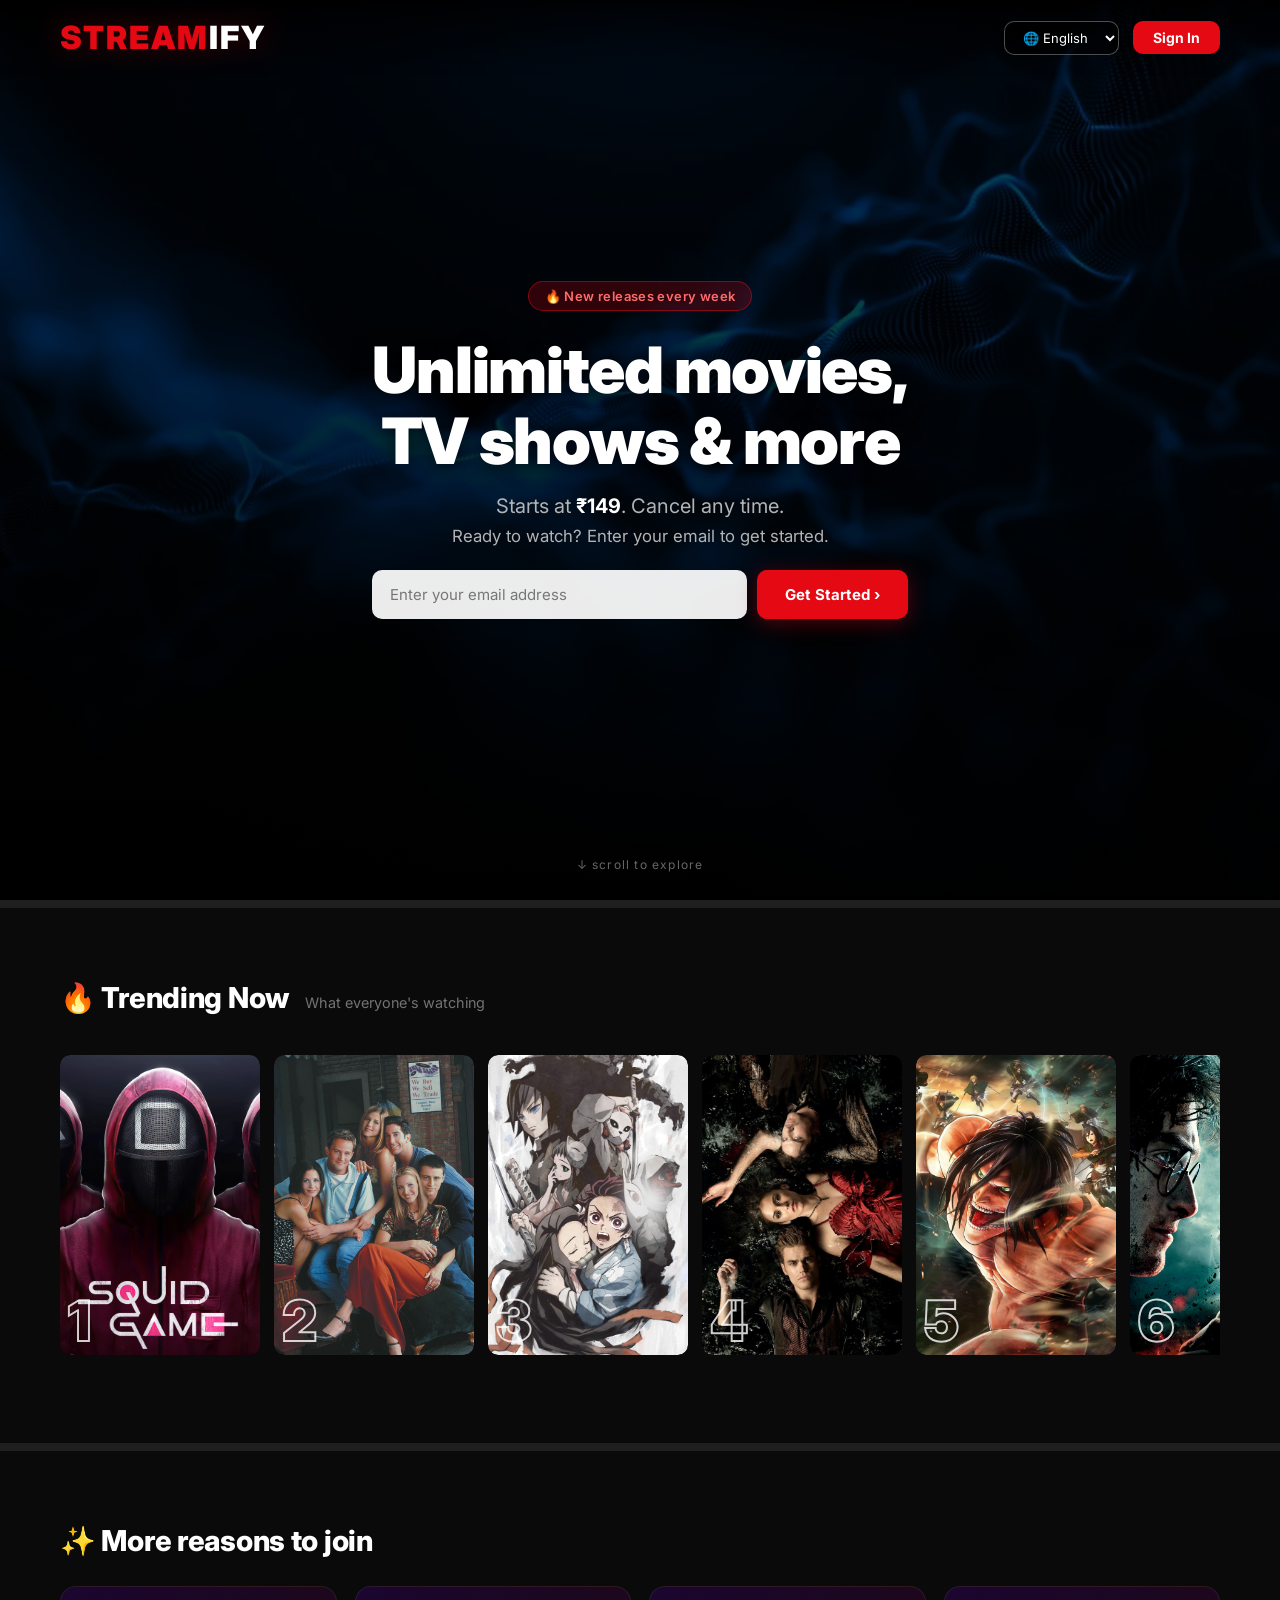
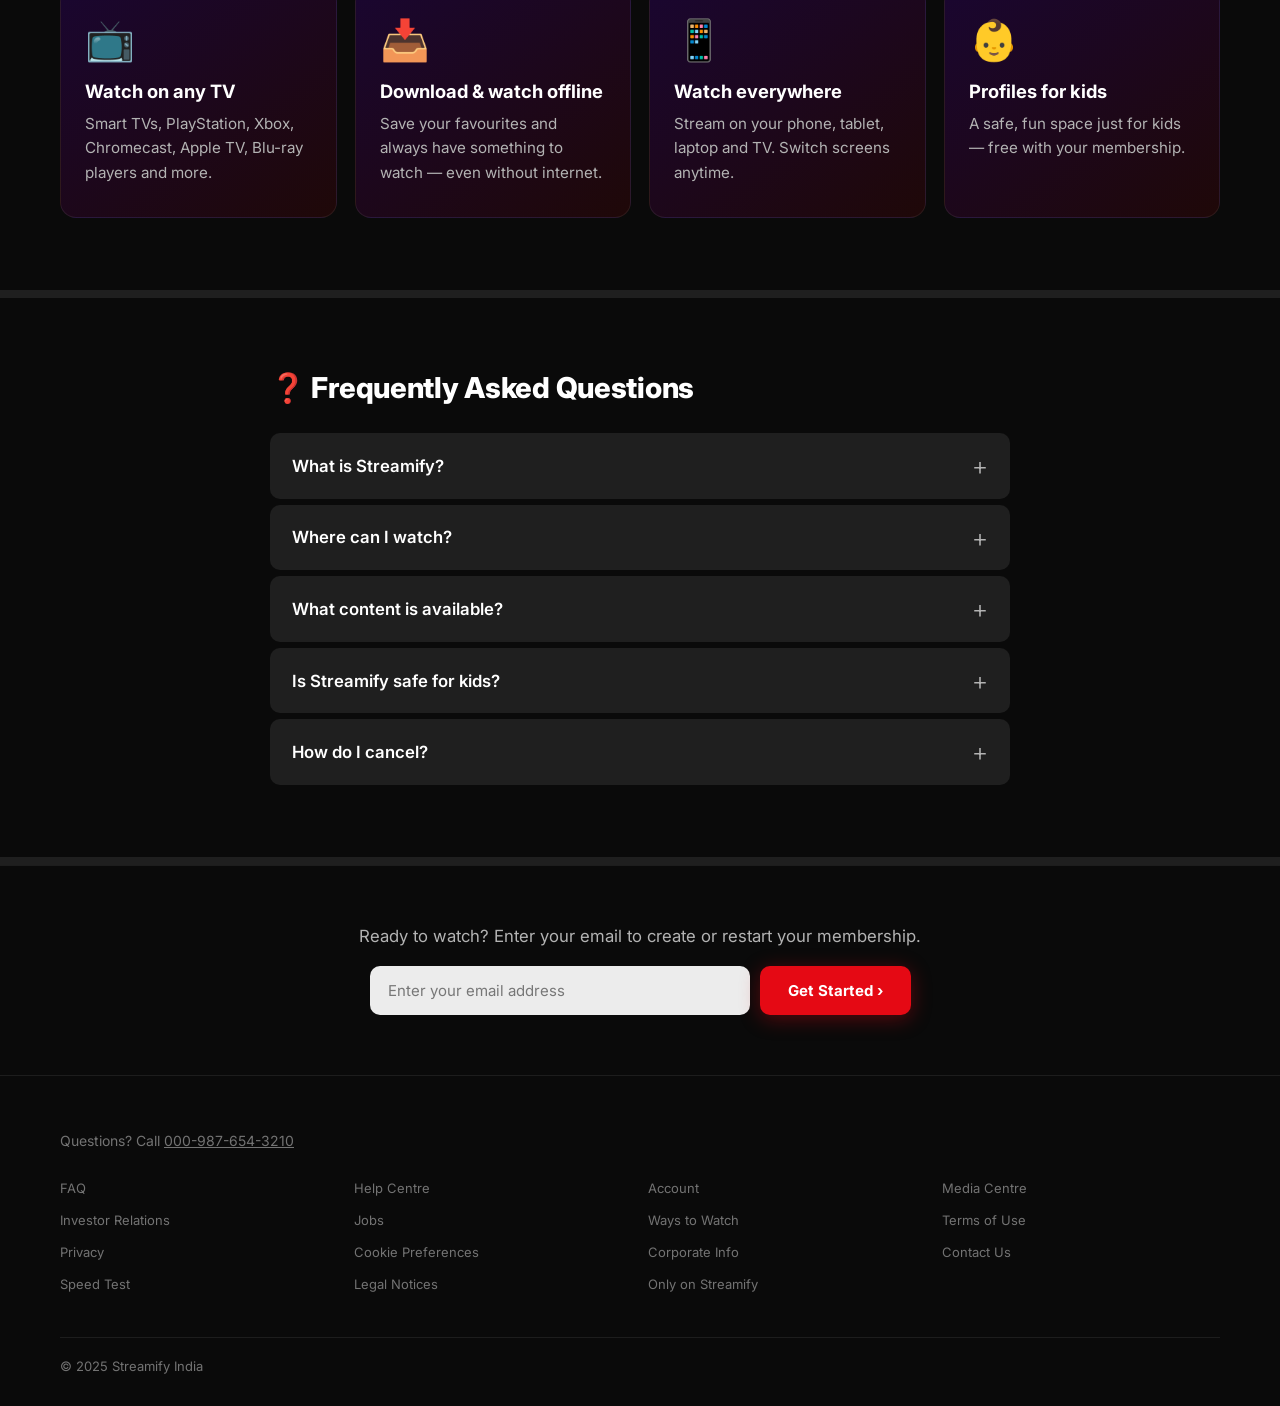
==== index.html @ 39216815 "Enhancements" ====
<!DOCTYPE html>
<html lang="en">
<head>
  <meta charset="UTF-8"/>
  <meta name="viewport" content="width=device-width, initial-scale=1.0"/>
  <title>Streamify — Watch Everything</title>
  <link rel="preconnect" href="https://fonts.googleapis.com"/>
  <link rel="preconnect" href="https://fonts.gstatic.com" crossorigin/>
  <link href="https://fonts.googleapis.com/css2?family=Inter:wght@400;500;600;700;900&display=swap" rel="stylesheet"/>
  <link rel="stylesheet" href="style.css"/>
</head>
<body>

  <!-- NAVBAR -->
  <nav class="navbar" id="navbar">
    <a href="index.html" class="logo">STREAM<span>IFY</span></a>
    <div class="nav-right">
      <select class="lang-select" id="languageSelect">
        <option value="en">🌐 English</option>
        <option value="hi">🌐 हिन्दी</option>
      </select>
      <button class="btn-signin" onclick="window.location.href='login.html'">Sign In</button>
    </div>
  </nav>

  <!-- HERO -->
  <section class="hero">
    <div class="hero-overlay"></div>
    <img src="img/Bckimgg.jpg" class="hero-bg" alt=""/>
    <div class="hero-content">
      <div class="hero-badge">🔥 New releases every week</div>
      <h1>Unlimited movies,<br>TV shows &amp; more</h1>
      <p class="hero-price">Starts at <strong>₹149</strong>. Cancel any time.</p>
      <p class="hero-cta-label">Ready to watch? Enter your email to get started.</p>
      <div class="email-form">
        <input type="email" placeholder="Enter your email address" class="email-input"/>
        <button class="btn-getstarted" onclick="window.location.href='signUp.html'">Get Started ›</button>
      </div>
    </div>
    <div class="hero-scroll-hint">↓ scroll to explore</div>
  </section>

  <!-- DIVIDER -->
  <div class="section-divider"></div>

  <!-- TRENDING -->
  <section class="content-section">
    <div class="section-head">
      <h2 class="section-title">🔥 Trending Now</h2>
      <span class="section-sub">What everyone's watching</span>
    </div>
    <div class="cards-row" id="trendingRow">
      <div class="movie-card" onclick="window.location.href='login.html'">
        <img src="img/squid.jpg" alt="Squid Game"/>
        <div class="card-rank">1</div>
        <div class="card-hover-info">
          <p class="card-title">Squid Game</p>
          <span class="card-tag">Thriller</span>
        </div>
      </div>
      <div class="movie-card" onclick="window.location.href='login.html'">
        <img src="img/friends.jpg" alt="Friends"/>
        <div class="card-rank">2</div>
        <div class="card-hover-info">
          <p class="card-title">Friends</p>
          <span class="card-tag">Comedy</span>
        </div>
      </div>
      <div class="movie-card" onclick="window.location.href='login.html'">
        <img src="img/demon.jpg" alt="Demon Slayer"/>
        <div class="card-rank">3</div>
        <div class="card-hover-info">
          <p class="card-title">Demon Slayer</p>
          <span class="card-tag">Anime</span>
        </div>
      </div>
      <div class="movie-card" onclick="window.location.href='login.html'">
        <img src="img/tvd.jpg" alt="The Vampire Diaries"/>
        <div class="card-rank">4</div>
        <div class="card-hover-info">
          <p class="card-title">The Vampire Diaries</p>
          <span class="card-tag">Drama</span>
        </div>
      </div>
      <div class="movie-card" onclick="window.location.href='login.html'">
        <img src="img/aot.jpg" alt="Attack On Titan"/>
        <div class="card-rank">5</div>
        <div class="card-hover-info">
          <p class="card-title">Attack on Titan</p>
          <span class="card-tag">Anime</span>
        </div>
      </div>
      <div class="movie-card" onclick="window.location.href='login.html'">
        <img src="img/harry.jpg" alt="Harry Potter"/>
        <div class="card-rank">6</div>
        <div class="card-hover-info">
          <p class="card-title">Harry Potter</p>
          <span class="card-tag">Fantasy</span>
        </div>
      </div>
      <div class="movie-card" onclick="window.location.href='login.html'">
        <img src="img/witcher.jpg" alt="The Witcher"/>
        <div class="card-rank">7</div>
        <div class="card-hover-info">
          <p class="card-title">The Witcher</p>
          <span class="card-tag">Fantasy</span>
        </div>
      </div>
      <div class="movie-card" onclick="window.location.href='login.html'">
        <img src="img/darkknight.jpg" alt="The Dark Knight"/>
        <div class="card-rank">8</div>
        <div class="card-hover-info">
          <p class="card-title">The Dark Knight</p>
          <span class="card-tag">Action</span>
        </div>
      </div>
      <div class="movie-card" onclick="window.location.href='login.html'">
        <img src="img/dark.jpg" alt="Dark"/>
        <div class="card-rank">9</div>
        <div class="card-hover-info">
          <p class="card-title">Dark</p>
          <span class="card-tag">Sci-Fi</span>
        </div>
      </div>
    </div>
  </section>

  <div class="section-divider"></div>

  <!-- WHY JOIN -->
  <section class="content-section">
    <div class="section-head">
      <h2 class="section-title">✨ More reasons to join</h2>
    </div>
    <div class="features-grid">
      <div class="feature-card">
        <div class="feature-icon">📺</div>
        <h3>Watch on any TV</h3>
        <p>Smart TVs, PlayStation, Xbox, Chromecast, Apple TV, Blu-ray players and more.</p>
      </div>
      <div class="feature-card">
        <div class="feature-icon">📥</div>
        <h3>Download & watch offline</h3>
        <p>Save your favourites and always have something to watch — even without internet.</p>
      </div>
      <div class="feature-card">
        <div class="feature-icon">📱</div>
        <h3>Watch everywhere</h3>
        <p>Stream on your phone, tablet, laptop and TV. Switch screens anytime.</p>
      </div>
      <div class="feature-card">
        <div class="feature-icon">👶</div>
        <h3>Profiles for kids</h3>
        <p>A safe, fun space just for kids — free with your membership.</p>
      </div>
    </div>
  </section>

  <div class="section-divider"></div>

  <!-- FAQ -->
  <section class="content-section faq-wrap">
    <div class="section-head">
      <h2 class="section-title">❓ Frequently Asked Questions</h2>
    </div>
    <div class="faq-list">
      <div class="faq-item">
        <button class="faq-q">What is Streamify? <span class="faq-icon">+</span></button>
        <div class="faq-a"><p>Streamify is a streaming service that lets you watch movies, TV shows, documentaries, and more — anytime, anywhere on any device.</p></div>
      </div>
      <div class="faq-item">
        <button class="faq-q">Where can I watch? <span class="faq-icon">+</span></button>
        <div class="faq-a"><p>Anywhere with internet — smartphone, tablet, smart TV, or laptop. Sign in and start streaming instantly.</p></div>
      </div>
      <div class="faq-item">
        <button class="faq-q">What content is available? <span class="faq-icon">+</span></button>
        <div class="faq-a"><p>Movies, TV series, anime, documentaries, and exclusive originals — with new content added every week.</p></div>
      </div>
      <div class="faq-item">
        <button class="faq-q">Is Streamify safe for kids? <span class="faq-icon">+</span></button>
        <div class="faq-a"><p>Yes! You can create dedicated kids profiles with age-appropriate content — fully separate from your main account.</p></div>
      </div>
      <div class="faq-item">
        <button class="faq-q">How do I cancel? <span class="faq-icon">+</span></button>
        <div class="faq-a"><p>Cancel any time in your account settings — no questions asked, no cancellation fee.</p></div>
      </div>
    </div>
  </section>

  <div class="section-divider"></div>

  <!-- FOOTER CTA -->
  <section class="footer-cta">
    <p>Ready to watch? Enter your email to create or restart your membership.</p>
    <div class="email-form">
      <input type="email" placeholder="Enter your email address" class="email-input"/>
      <button class="btn-getstarted" onclick="window.location.href='signUp.html'">Get Started ›</button>
    </div>
  </section>

  <!-- FOOTER -->
  <footer class="footer">
    <p class="footer-phone">Questions? Call <a href="tel:000-987-654-3210">000-987-654-3210</a></p>
    <div class="footer-links">
      <ul>
        <li><a href="#">FAQ</a></li>
        <li><a href="#">Investor Relations</a></li>
        <li><a href="#">Privacy</a></li>
        <li><a href="#">Speed Test</a></li>
      </ul>
      <ul>
        <li><a href="#">Help Centre</a></li>
        <li><a href="#">Jobs</a></li>
        <li><a href="#">Cookie Preferences</a></li>
        <li><a href="#">Legal Notices</a></li>
      </ul>
      <ul>
        <li><a href="#">Account</a></li>
        <li><a href="#">Ways to Watch</a></li>
        <li><a href="#">Corporate Info</a></li>
        <li><a href="#">Only on Streamify</a></li>
      </ul>
      <ul>
        <li><a href="#">Media Centre</a></li>
        <li><a href="#">Terms of Use</a></li>
        <li><a href="#">Contact Us</a></li>
      </ul>
    </div>
    <p class="footer-copy">© 2025 Streamify India</p>
  </footer>

  <script src="script.js"></script>
</body>
</html>
---- style.css ----
/* ============================================
   STREAMIFY — Enhanced Design System
   ============================================ */

/* ── FONTS & RESET ── */
@import url('https://fonts.googleapis.com/css2?family=Inter:wght@400;500;600;700;900&display=swap');

*, *::before, *::after { box-sizing: border-box; margin: 0; padding: 0; }

:root {
  --red: #e50914;
  --red-dark: #b2070f;
  --red-glow: rgba(229,9,20,0.35);
  --bg: #0a0a0a;
  --surface: #141414;
  --surface2: #1f1f1f;
  --surface3: #2a2a2a;
  --border: rgba(255,255,255,0.08);
  --txt: #ffffff;
  --txt2: #b3b3b3;
  --txt3: #737373;
  --radius: 10px;
  --radius-lg: 16px;
  --trans: 0.22s ease;
}

html { scroll-behavior: smooth; }
body {
  font-family: 'Inter', 'Segoe UI', sans-serif;
  background: var(--bg);
  color: var(--txt);
  overflow-x: hidden;
}

/* ── NAVBAR ── */
.navbar {
  position: fixed; top: 0; left: 0; right: 0; z-index: 1000;
  display: flex; align-items: center; justify-content: space-between;
  padding: 18px clamp(24px, 5vw, 60px);
  background: linear-gradient(to bottom, rgba(0,0,0,0.9), transparent);
  transition: background var(--trans), box-shadow var(--trans);
}
.navbar.scrolled {
  background: rgba(10,10,10,0.97);
  backdrop-filter: blur(12px);
  box-shadow: 0 1px 0 var(--border);
}

.logo {
  font-size: clamp(1.4rem, 3vw, 2rem);
  font-weight: 900;
  letter-spacing: 2px;
  color: var(--red);
  text-decoration: none;
  text-shadow: 0 0 30px var(--red-glow);
}
.logo span { color: #fff; }

.nav-right { display: flex; align-items: center; gap: 14px; }

.lang-select {
  padding: 7px 14px;
  background: rgba(0,0,0,0.6);
  color: var(--txt);
  border: 1px solid rgba(255,255,255,0.3);
  border-radius: var(--radius);
  font-size: 13px; cursor: pointer;
  font-family: inherit;
  outline: none;
}
.lang-select:hover { border-color: rgba(255,255,255,0.6); }

.btn-signin {
  padding: 8px 20px;
  background: var(--red);
  color: #fff; border: none;
  border-radius: var(--radius);
  font-weight: 700; font-size: 14px;
  cursor: pointer; font-family: inherit;
  transition: background var(--trans), transform 0.12s, box-shadow var(--trans);
}
.btn-signin:hover {
  background: var(--red-dark);
  transform: translateY(-1px);
  box-shadow: 0 4px 16px var(--red-glow);
}

/* ── HERO ── */
.hero {
  position: relative;
  min-height: 100vh;
  display: flex; align-items: center; justify-content: center;
  text-align: center;
  overflow: hidden;
}

.hero-bg {
  position: absolute; inset: 0;
  width: 100%; height: 100%;
  object-fit: cover; object-position: center;
  filter: brightness(0.4);
  transform: scale(1.05);
  animation: heroZoom 20s ease-in-out infinite alternate;
}
@keyframes heroZoom {
  from { transform: scale(1.05); }
  to   { transform: scale(1.12); }
}

.hero-overlay {
  position: absolute; inset: 0;
  background: linear-gradient(
    to bottom,
    rgba(0,0,0,0.1) 0%,
    rgba(0,0,0,0.45) 50%,
    rgba(0,0,0,0.95) 100%
  );
  z-index: 1;
}

.hero-content {
  position: relative; z-index: 2;
  max-width: 720px;
  padding: 0 24px;
  animation: heroIn 1s cubic-bezier(0.16,1,0.3,1);
}
@keyframes heroIn {
  from { opacity: 0; transform: translateY(30px); }
  to   { opacity: 1; transform: translateY(0); }
}

.hero-badge {
  display: inline-block;
  padding: 6px 16px;
  background: rgba(229,9,20,0.2);
  border: 1px solid rgba(229,9,20,0.5);
  border-radius: 99px;
  font-size: 13px; font-weight: 600;
  color: #ff6b6b;
  margin-bottom: 24px;
  letter-spacing: 0.03em;
}

.hero-content h1 {
  font-size: clamp(2.2rem, 6vw, 4rem);
  font-weight: 900;
  line-height: 1.1;
  letter-spacing: -0.02em;
  margin-bottom: 18px;
  text-shadow: 0 2px 20px rgba(0,0,0,0.8);
}

.hero-price {
  font-size: clamp(1rem, 2vw, 1.25rem);
  color: var(--txt2);
  margin-bottom: 8px;
}
.hero-price strong { color: var(--txt); }

.hero-cta-label {
  font-size: clamp(0.9rem, 1.5vw, 1.05rem);
  color: var(--txt2);
  margin-bottom: 24px;
}

.email-form {
  display: flex; gap: 10px;
  flex-wrap: wrap; justify-content: center;
}

.email-input {
  flex: 1 1 280px; max-width: 380px;
  padding: 15px 18px;
  font-size: 15px; font-family: inherit;
  background: rgba(255,255,255,0.92);
  color: #111;
  border: none; border-radius: var(--radius);
  outline: none;
  transition: box-shadow 0.2s;
}
.email-input:focus { box-shadow: 0 0 0 3px rgba(229,9,20,0.4); }
.email-input::placeholder { color: #777; }

.btn-getstarted {
  padding: 15px 28px;
  background: var(--red);
  color: #fff; border: none;
  border-radius: var(--radius);
  font-size: 15px; font-weight: 700;
  cursor: pointer; white-space: nowrap;
  font-family: inherit;
  transition: background var(--trans), transform 0.12s, box-shadow var(--trans);
  box-shadow: 0 4px 20px var(--red-glow);
}
.btn-getstarted:hover {
  background: var(--red-dark);
  transform: translateY(-2px);
  box-shadow: 0 8px 28px var(--red-glow);
}
.btn-getstarted:active { transform: scale(0.97); }

.hero-scroll-hint {
  position: absolute; bottom: 28px; left: 50%; transform: translateX(-50%);
  z-index: 2; color: rgba(255,255,255,0.4);
  font-size: 12px; letter-spacing: 0.1em;
  animation: bounce 2s ease-in-out infinite;
}
@keyframes bounce {
  0%,100% { transform: translateX(-50%) translateY(0); }
  50%      { transform: translateX(-50%) translateY(-6px); }
}

/* ── DIVIDER ── */
.section-divider {
  height: 8px;
  background: var(--surface2);
}

/* ── CONTENT SECTIONS ── */
.content-section {
  background: var(--bg);
  padding: clamp(40px,6vw,72px) clamp(24px,5vw,60px);
}

.section-head {
  display: flex; align-items: baseline; gap: 16px;
  margin-bottom: 28px;
}
.section-title {
  font-size: clamp(1.3rem, 3vw, 1.8rem);
  font-weight: 800;
  letter-spacing: -0.01em;
}
.section-sub {
  font-size: 0.9rem; color: var(--txt3);
}

/* ── MOVIE CARDS ROW ── */
.cards-row {
  display: flex; gap: 14px;
  overflow-x: auto;
  padding: 12px 0 16px;
  scroll-behavior: smooth;
  -webkit-overflow-scrolling: touch;
  scrollbar-width: thin;
  scrollbar-color: rgba(255,255,255,0.15) transparent;
}
.cards-row::-webkit-scrollbar { height: 4px; }
.cards-row::-webkit-scrollbar-track { background: transparent; }
.cards-row::-webkit-scrollbar-thumb {
  background: rgba(255,255,255,0.15);
  border-radius: 99px;
}

.movie-card {
  position: relative;
  min-width: 160px; max-width: 200px;
  flex: 0 0 auto;
  border-radius: var(--radius);
  overflow: hidden;
  cursor: pointer;
  transition: transform 0.3s cubic-bezier(0.4,0,0.2,1), box-shadow 0.3s;
}
.movie-card:hover {
  transform: scale(1.1) translateY(-4px);
  box-shadow: 0 16px 40px rgba(0,0,0,0.6);
  z-index: 5;
}

.movie-card img {
  width: 100%; aspect-ratio: 2/3;
  object-fit: cover; display: block;
  border-radius: var(--radius);
  transition: filter 0.3s;
}
.movie-card:hover img { filter: brightness(0.6); }

.card-rank {
  position: absolute; bottom: 6px; left: 8px;
  font-size: 3.5rem; font-weight: 900;
  color: transparent;
  -webkit-text-stroke: 2px rgba(255,255,255,0.8);
  line-height: 1;
  pointer-events: none;
  transition: opacity 0.3s;
}
.movie-card:hover .card-rank { opacity: 0; }

.card-hover-info {
  position: absolute; bottom: 0; left: 0; right: 0;
  padding: 40px 12px 14px;
  background: linear-gradient(to top, rgba(0,0,0,0.9), transparent);
  opacity: 0;
  transform: translateY(6px);
  transition: opacity 0.3s, transform 0.3s;
}
.movie-card:hover .card-hover-info { opacity: 1; transform: translateY(0); }

.card-title {
  font-size: 0.9rem; font-weight: 700; margin-bottom: 5px;
}
.card-tag {
  font-size: 0.7rem; font-weight: 600;
  background: var(--red);
  color: #fff; padding: 2px 8px;
  border-radius: 99px;
}

/* ── FEATURES GRID ── */
.features-grid {
  display: grid;
  grid-template-columns: repeat(auto-fit, minmax(220px, 1fr));
  gap: 18px;
}

.feature-card {
  background: linear-gradient(145deg, #1a0630, #1f0808);
  border: 1px solid rgba(255,255,255,0.07);
  border-radius: var(--radius-lg);
  padding: 28px 24px 32px;
  transition: transform var(--trans), border-color var(--trans);
}
.feature-card:hover {
  transform: translateY(-4px);
  border-color: rgba(229,9,20,0.3);
}

.feature-icon {
  font-size: 2.5rem; margin-bottom: 16px; display: block;
}
.feature-card h3 {
  font-size: 1.15rem; font-weight: 700; margin-bottom: 10px;
}
.feature-card p {
  font-size: 0.95rem; color: var(--txt2); line-height: 1.6;
}

/* ── FAQ ── */
.faq-wrap { max-width: 860px; margin: 0 auto; }
.faq-list { display: flex; flex-direction: column; gap: 6px; }

.faq-item { border-radius: var(--radius); overflow: hidden; }

.faq-q {
  width: 100%;
  background: var(--surface2);
  color: var(--txt);
  text-align: left;
  padding: 20px 22px;
  font-size: 1.05rem; font-weight: 600;
  border: none; cursor: pointer;
  display: flex; justify-content: space-between; align-items: center;
  gap: 12px; font-family: inherit;
  transition: background var(--trans);
}
.faq-q:hover { background: var(--surface3); }
.faq-q.open  { background: var(--surface3); color: #fff; }

.faq-icon {
  font-size: 1.6rem; font-weight: 300;
  flex-shrink: 0; line-height: 1;
  transition: transform 0.3s;
  color: var(--txt2);
}
.faq-q.open .faq-icon { transform: rotate(45deg); color: var(--red); }

.faq-a {
  background: var(--surface3);
  max-height: 0; overflow: hidden;
  transition: max-height 0.4s ease, padding 0.3s ease;
  padding: 0 22px;
}
.faq-a.open { padding: 16px 22px 20px; }
.faq-a p {
  font-size: 1rem; color: var(--txt2); line-height: 1.7;
}

/* ── FOOTER CTA ── */
.footer-cta {
  background: var(--bg);
  text-align: center;
  padding: clamp(32px,5vw,60px) clamp(24px,5vw,60px);
  border-top: 1px solid var(--border);
}
.footer-cta p {
  font-size: clamp(0.9rem, 1.5vw, 1.05rem);
  color: var(--txt2); margin-bottom: 20px;
}

/* ── FOOTER ── */
.footer {
  background: var(--bg);
  border-top: 1px solid var(--border);
  padding: clamp(32px,5vw,56px) clamp(24px,5vw,60px) 32px;
  color: var(--txt3);
}
.footer-phone {
  font-size: 14px; margin-bottom: 28px;
}
.footer-phone a { color: var(--txt3); text-decoration: underline; }
.footer-phone a:hover { color: var(--txt2); }

.footer-links {
  display: grid;
  grid-template-columns: repeat(auto-fit, minmax(150px, 1fr));
  gap: 16px;
  margin-bottom: 32px;
}
.footer-links ul { list-style: none; }
.footer-links li { margin-bottom: 12px; }
.footer-links a {
  color: var(--txt3); font-size: 13px; text-decoration: none;
  transition: color var(--trans);
}
.footer-links a:hover { color: var(--txt2); }

.footer-copy {
  font-size: 13px; color: var(--txt3);
  border-top: 1px solid var(--border);
  padding-top: 20px;
}

/* ═══════════════════════════════════════════
   AUTH PAGES (login + signup)
═══════════════════════════════════════════ */
.auth-page {
  min-height: 100vh;
  display: flex; flex-direction: column;
  background: var(--bg);
}

.auth-bg {
  position: fixed; inset: 0; z-index: 0;
  width: 100%; height: 100%;
  object-fit: cover;
  filter: brightness(0.3) blur(2px);
}

.auth-center {
  flex: 1; display: flex;
  align-items: center; justify-content: center;
  position: relative; z-index: 1;
  padding: 100px 24px 48px;
}

.auth-box {
  background: rgba(10,10,10,0.88);
  backdrop-filter: blur(20px);
  border: 1px solid rgba(255,255,255,0.1);
  border-radius: var(--radius-lg);
  padding: clamp(32px,5vw,48px) clamp(28px,4vw,44px);
  width: 100%; max-width: 420px;
  animation: authIn 0.5s cubic-bezier(0.16,1,0.3,1);
}
@keyframes authIn {
  from { opacity:0; transform:scale(0.95) translateY(12px); }
  to   { opacity:1; transform:scale(1) translateY(0); }
}

.auth-logo {
  display: block;
  font-size: 1.6rem; font-weight: 900;
  letter-spacing: 2px;
  color: var(--red); text-decoration: none;
  text-shadow: 0 0 20px var(--red-glow);
  margin-bottom: 28px;
}
.auth-logo span { color: #fff; }

.auth-box h2 {
  font-size: 1.8rem; font-weight: 800;
  margin-bottom: 24px; letter-spacing: -0.02em;
}

.auth-field {
  margin-bottom: 14px;
}
.auth-field label {
  display: block;
  font-size: 12px; font-weight: 600;
  color: var(--txt3); text-transform: uppercase;
  letter-spacing: 0.08em; margin-bottom: 6px;
}
.auth-field input {
  width: 100%; padding: 13px 16px;
  font-size: 15px; font-family: inherit;
  background: var(--surface2);
  border: 1px solid var(--border);
  border-radius: var(--radius);
  color: var(--txt); outline: none;
  transition: border-color 0.2s, box-shadow 0.2s;
}
.auth-field input:focus {
  border-color: rgba(229,9,20,0.6);
  box-shadow: 0 0 0 3px rgba(229,9,20,0.15);
}
.auth-field input::placeholder { color: var(--txt3); }
.auth-field input:disabled {
  color: var(--txt2);
  cursor: default;
  opacity: 0.85;
}

.btn-auth {
  width: 100%; padding: 14px;
  background: var(--red); color: #fff;
  border: none; border-radius: var(--radius);
  font-size: 15px; font-weight: 700;
  cursor: pointer; font-family: inherit;
  margin-top: 8px;
  transition: background var(--trans), transform 0.12s, box-shadow var(--trans);
  box-shadow: 0 4px 20px var(--red-glow);
}
.btn-auth:hover {
  background: var(--red-dark);
  transform: translateY(-1px);
  box-shadow: 0 8px 28px var(--red-glow);
}
.btn-auth:active { transform: scale(0.98); }

.auth-switch {
  text-align: center;
  font-size: 14px; color: var(--txt3);
  margin-top: 20px;
}
.auth-switch a { color: #fff; text-decoration: none; font-weight: 700; }
.auth-switch a:hover { color: var(--red); }

.auth-error {
  background: rgba(229,9,20,0.15);
  border: 1px solid rgba(229,9,20,0.4);
  border-radius: var(--radius);
  padding: 10px 14px;
  font-size: 13px; color: #ff8080;
  margin-bottom: 14px; display: none;
}
.auth-error.show { display: block; }

/* ═══════════════════════════════════════════
   DASHBOARD PAGE
═══════════════════════════════════════════ */
.dashboard-nav {
  position: fixed; top: 0; left: 0; right: 0; z-index: 1000;
  display: flex; align-items: center; gap: 16px;
  padding: 14px clamp(16px,4vw,48px);
  background: linear-gradient(to bottom, rgba(0,0,0,0.9), transparent);
  transition: background var(--trans);
  flex-wrap: wrap;
}
.dashboard-nav.scrolled {
  background: rgba(10,10,10,0.97);
  backdrop-filter: blur(12px);
  box-shadow: 0 1px 0 var(--border);
}

.dashboard-nav .logo { margin-right: 8px; }

.nav-links { display: flex; gap: 4px; align-items: center; flex: 1; }

.nav-link {
  padding: 7px 14px;
  background: transparent;
  border: none; border-radius: var(--radius);
  color: var(--txt2); font-size: 14px; font-weight: 500;
  cursor: pointer; font-family: inherit;
  transition: background var(--trans), color var(--trans);
  text-decoration: none; display: inline-block;
}
.nav-link:hover, .nav-link.active {
  background: rgba(255,255,255,0.08);
  color: var(--txt);
}

.nav-search-wrap {
  position: relative;
}
.nav-search {
  padding: 8px 14px 8px 36px;
  background: rgba(255,255,255,0.1);
  border: 1px solid rgba(255,255,255,0.15);
  border-radius: var(--radius);
  color: var(--txt); font-size: 14px;
  outline: none; width: 200px;
  font-family: inherit;
  transition: background 0.2s, border 0.2s, width 0.3s;
}
.nav-search:focus {
  background: rgba(255,255,255,0.15);
  border-color: rgba(255,255,255,0.35);
  width: 260px;
}
.nav-search::placeholder { color: var(--txt3); }
.search-icon {
  position: absolute; left: 10px; top: 50%;
  transform: translateY(-50%);
  color: var(--txt3); font-size: 14px; pointer-events: none;
}

.account-dropdown { position: relative; }

.btn-account {
  padding: 8px 16px;
  background: var(--red);
  color: #fff; border: none;
  border-radius: var(--radius);
  font-weight: 700; font-size: 13px;
  cursor: pointer; font-family: inherit;
  display: flex; align-items: center; gap: 6px;
}
.btn-account::after { content: '▾'; }

.dropdown-panel {
  display: none;
  position: absolute; right: 0; top: calc(100% + 8px);
  background: var(--surface2);
  border: 1px solid rgba(255,255,255,0.1);
  border-radius: var(--radius-lg);
  min-width: 220px;
  padding: 16px;
  box-shadow: 0 16px 40px rgba(0,0,0,0.5);
  z-index: 999;
}
.account-dropdown:hover .dropdown-panel,
.account-dropdown:focus-within .dropdown-panel { display: block; }

.dp-user-info { padding-bottom: 12px; border-bottom: 1px solid var(--border); margin-bottom: 10px; }
.dp-name { font-weight: 700; font-size: 15px; margin-bottom: 3px; }
.dp-email { font-size: 12px; color: var(--txt3); }

.dp-link {
  display: block; padding: 9px 0;
  font-size: 14px; color: var(--txt2);
  text-decoration: none; border-bottom: 1px solid var(--border);
  transition: color var(--trans);
}
.dp-link:last-child { border-bottom: none; }
.dp-link:hover { color: var(--txt); }
.dp-link.logout { color: var(--red); }
.dp-link.logout:hover { color: #ff6b6b; }

/* Banner / hero on dashboard */
.dash-banner {
  position: relative; height: 85vh; min-height: 520px;
  overflow: hidden;
}
.dash-banner-bg {
  position: absolute; inset: 0;
  width: 100%; height: 100%;
  object-fit: cover; object-position: center 20%;
  animation: heroZoom 25s ease-in-out infinite alternate;
}
.dash-banner-overlay {
  position: absolute; inset: 0;
  background: linear-gradient(
    to right,
    rgba(0,0,0,0.85) 0%,
    rgba(0,0,0,0.5) 55%,
    rgba(0,0,0,0.1) 100%
  ),
  linear-gradient(
    to top,
    rgba(10,10,10,1) 0%,
    transparent 40%
  );
}
.dash-caption {
  position: absolute; bottom: 14%; left: clamp(24px,5vw,60px);
  z-index: 2; max-width: 540px;
}
.dash-caption-badge {
  display: inline-flex; align-items: center; gap: 6px;
  background: rgba(229,9,20,0.2);
  border: 1px solid rgba(229,9,20,0.4);
  border-radius: 99px;
  padding: 4px 14px; font-size: 12px; font-weight: 600;
  color: #ff8080; margin-bottom: 16px;
}
.dash-caption h1 {
  font-size: clamp(2rem, 4vw, 3.2rem);
  font-weight: 900; letter-spacing: -0.02em;
  margin-bottom: 12px; line-height: 1.1;
}
.dash-caption p {
  font-size: clamp(0.85rem, 1.5vw, 1rem);
  color: var(--txt2); line-height: 1.6;
  margin-bottom: 22px; max-width: 420px;
}
.dash-btns { display: flex; gap: 10px; flex-wrap: wrap; }

.btn-play {
  display: flex; align-items: center; gap: 8px;
  padding: 12px 26px;
  background: #fff; color: #000;
  border: none; border-radius: var(--radius);
  font-size: 15px; font-weight: 800;
  cursor: pointer; font-family: inherit;
  transition: background var(--trans), transform 0.12s;
}
.btn-play:hover { background: rgba(255,255,255,0.85); transform: scale(1.03); }

.btn-more {
  display: flex; align-items: center; gap: 8px;
  padding: 12px 22px;
  background: rgba(109,109,110,0.7);
  color: #fff;
  border: none; border-radius: var(--radius);
  font-size: 15px; font-weight: 700;
  cursor: pointer; font-family: inherit;
  transition: background var(--trans);
}
.btn-more:hover { background: rgba(109,109,110,0.9); }

/* Dashboard content rows */
.dash-content { background: var(--bg); padding-bottom: 60px; }

.dash-section {
  padding: clamp(16px,3vw,32px) clamp(16px,5vw,60px) 8px;
}

.dash-section-title {
  font-size: clamp(1rem, 2vw, 1.35rem);
  font-weight: 700; margin-bottom: 14px;
  display: flex; align-items: center; gap: 10px;
}
.dash-section-title::before {
  content: '';
  width: 4px; height: 1.2em;
  background: var(--red);
  border-radius: 99px; display: inline-block;
}

.dash-row {
  display: flex; gap: 12px;
  overflow-x: auto;
  padding: 8px 0 14px;
  scroll-behavior: smooth;
  -webkit-overflow-scrolling: touch;
  scrollbar-width: thin;
  scrollbar-color: rgba(255,255,255,0.12) transparent;
}
.dash-row::-webkit-scrollbar { height: 3px; }
.dash-row::-webkit-scrollbar-thumb {
  background: rgba(255,255,255,0.12); border-radius: 99px;
}

.dash-card {
  position: relative;
  min-width: 155px; max-width: 190px;
  flex: 0 0 auto;
  border-radius: var(--radius);
  overflow: hidden;
  cursor: pointer;
  transition: transform 0.3s cubic-bezier(0.4,0,0.2,1), box-shadow 0.3s;
}
.dash-card:hover,
.dash-card:focus-visible {
  transform: scale(1.1) translateY(-4px);
  box-shadow: 0 16px 40px rgba(0,0,0,0.7);
  z-index: 5;
}
.dash-card:focus-visible { outline: 2px solid #fff; outline-offset: 2px; }
.dash-card img {
  width: 100%; aspect-ratio: 2/3;
  object-fit: cover; display: block;
  border-radius: var(--radius);
  transition: filter 0.3s;
}
.dash-card:hover img, .dash-card:focus-visible img { filter: brightness(0.55); }

.dash-card-info {
  position: absolute; bottom: 0; left: 0; right: 0;
  padding: 36px 10px 12px;
  background: linear-gradient(to top, rgba(0,0,0,0.9), transparent);
  opacity: 0; transform: translateY(4px);
  transition: opacity 0.3s, transform 0.3s;
}
.dash-card:hover .dash-card-info,
.dash-card:focus-visible .dash-card-info { opacity: 1; transform: translateY(0); }
.dash-card-name {
  font-size: 0.82rem; font-weight: 700;
  white-space: nowrap; overflow: hidden; text-overflow: ellipsis;
  margin-bottom: 6px;
}
.dash-card-actions { display: flex; gap: 6px; }
.dash-card-icon-btn {
  display: inline-flex; align-items: center; justify-content: center;
  width: 28px; height: 28px;
  background: rgba(255,255,255,0.9);
  border: 1.5px solid transparent;
  border-radius: 50%; color: #000;
  font-size: 0.7rem;
  cursor: pointer;
  transition: background 0.2s, transform 0.15s;
}
.dash-card-icon-btn:hover { transform: scale(1.12); }
.dash-card-icon-btn.add-list {
  background: rgba(0,0,0,0.55);
  border-color: rgba(255,255,255,0.6);
  color: #fff;
}
.dash-card-icon-btn.add-list.in-list {
  background: var(--red);
  border-color: var(--red);
  color: #fff;
}
.dash-card-play {
  border: none;
}

/* Dashboard footer */
.dash-footer {
  background: linear-gradient(135deg, #1a0336 0%, #2d0a0a 100%);
  color: rgba(255,255,255,0.7);
  text-align: center;
  padding: 40px 24px;
}
.dash-footer h2 { font-size: 1.4rem; font-weight: 700; margin-bottom: 8px; }
.dash-footer p  { font-size: 0.9rem; }

.dash-copyright {
  background: var(--bg);
  text-align: center;
  padding: 18px;
  font-size: 13px;
  color: var(--txt3);
  border-top: 1px solid var(--border);
}

/* ═══════════════════════════════════════════
   DETAIL MODAL
═══════════════════════════════════════════ */
.modal-overlay {
  position: fixed; inset: 0; z-index: 2000;
  background: rgba(0,0,0,0.75);
  display: flex; align-items: center; justify-content: center;
  padding: 24px;
  opacity: 0; pointer-events: none;
  transition: opacity 0.25s ease;
}
.modal-overlay.open { opacity: 1; pointer-events: auto; }

.modal-box {
  background: var(--surface);
  border-radius: var(--radius-lg);
  width: 100%; max-width: 560px;
  max-height: 88vh; overflow-y: auto;
  transform: translateY(16px) scale(0.97);
  transition: transform 0.25s ease;
  box-shadow: 0 24px 60px rgba(0,0,0,0.6);
}
.modal-overlay.open .modal-box { transform: translateY(0) scale(1); }

.modal-banner { position: relative; }
.modal-banner img {
  width: 100%; height: 220px; object-fit: cover; display: block;
  border-radius: var(--radius-lg) var(--radius-lg) 0 0;
}
.modal-banner-overlay {
  position: absolute; inset: 0;
  background: linear-gradient(to top, var(--surface) 0%, transparent 60%);
  border-radius: var(--radius-lg) var(--radius-lg) 0 0;
}
.modal-close {
  position: absolute; top: 14px; right: 14px;
  width: 34px; height: 34px;
  background: rgba(20,20,20,0.85);
  border: none; border-radius: 50%;
  color: #fff; font-size: 16px; cursor: pointer;
  display: flex; align-items: center; justify-content: center;
  transition: background 0.2s;
}
.modal-close:hover { background: rgba(40,40,40,0.95); }

.modal-body { padding: 8px 28px 28px; }
.modal-title { font-size: 1.5rem; font-weight: 800; margin-bottom: 10px; }
.modal-meta {
  display: flex; align-items: center; gap: 10px;
  font-size: 0.85rem; color: var(--txt2); margin-bottom: 16px;
  flex-wrap: wrap;
}
.modal-meta .tag-pill {
  background: var(--surface3);
  padding: 2px 10px; border-radius: 99px;
  font-size: 0.78rem; color: var(--txt);
}
.modal-desc { font-size: 0.95rem; line-height: 1.65; color: var(--txt2); margin-bottom: 22px; }
.modal-actions { display: flex; gap: 10px; flex-wrap: wrap; }

.btn-modal-list {
  display: flex; align-items: center; gap: 8px;
  padding: 12px 20px;
  background: var(--surface3); color: var(--txt);
  border: 1px solid rgba(255,255,255,0.15);
  border-radius: var(--radius);
  font-size: 14px; font-weight: 700;
  cursor: pointer; font-family: inherit;
  transition: background 0.2s, border-color 0.2s;
}
.btn-modal-list:hover { background: var(--surface2); }
.btn-modal-list.in-list { border-color: var(--red); color: #ff8080; }

/* ═══════════════════════════════════════════
   MOBILE NAV DRAWER
═══════════════════════════════════════════ */
.nav-hamburger {
  display: none;
  width: 36px; height: 36px;
  background: transparent; border: none;
  color: var(--txt); font-size: 1.4rem;
  cursor: pointer; align-items: center; justify-content: center;
}

.nav-drawer {
  position: fixed; top: 0; right: 0; bottom: 0;
  width: min(78vw, 300px);
  background: var(--surface);
  box-shadow: -8px 0 30px rgba(0,0,0,0.5);
  z-index: 1500;
  padding: 80px 24px 24px;
  transform: translateX(100%);
  transition: transform 0.3s cubic-bezier(0.4,0,0.2,1);
}
.nav-drawer.open { transform: translateX(0); }

.nav-drawer-link {
  display: block; padding: 14px 4px;
  font-size: 1.05rem; font-weight: 600;
  color: var(--txt2); text-decoration: none;
  border-bottom: 1px solid var(--border);
}
.nav-drawer-link:hover, .nav-drawer-link.active { color: var(--txt); }

.nav-drawer-backdrop {
  position: fixed; inset: 0; z-index: 1400;
  background: rgba(0,0,0,0.5);
  opacity: 0; pointer-events: none;
  transition: opacity 0.3s;
}
.nav-drawer-backdrop.open { opacity: 1; pointer-events: auto; }

/* Empty state for My List / search with no results */
.dash-empty {
  padding: 60px 24px;
  text-align: center;
  color: var(--txt3);
}
.dash-empty p:first-child { font-size: 1.1rem; color: var(--txt2); margin-bottom: 6px; }

/* ── RESPONSIVE ── */
@media (max-width: 768px) {
  .hero-content h1 { font-size: 1.9rem; }
  .nav-links { display: none; }
  .nav-search { width: 140px; }
  .nav-search:focus { width: 180px; }
  .dash-caption { bottom: 10%; }
  .dash-caption h1 { font-size: 1.7rem; }
  .nav-hamburger { display: flex; }
  .modal-body { padding: 8px 20px 24px; }
}
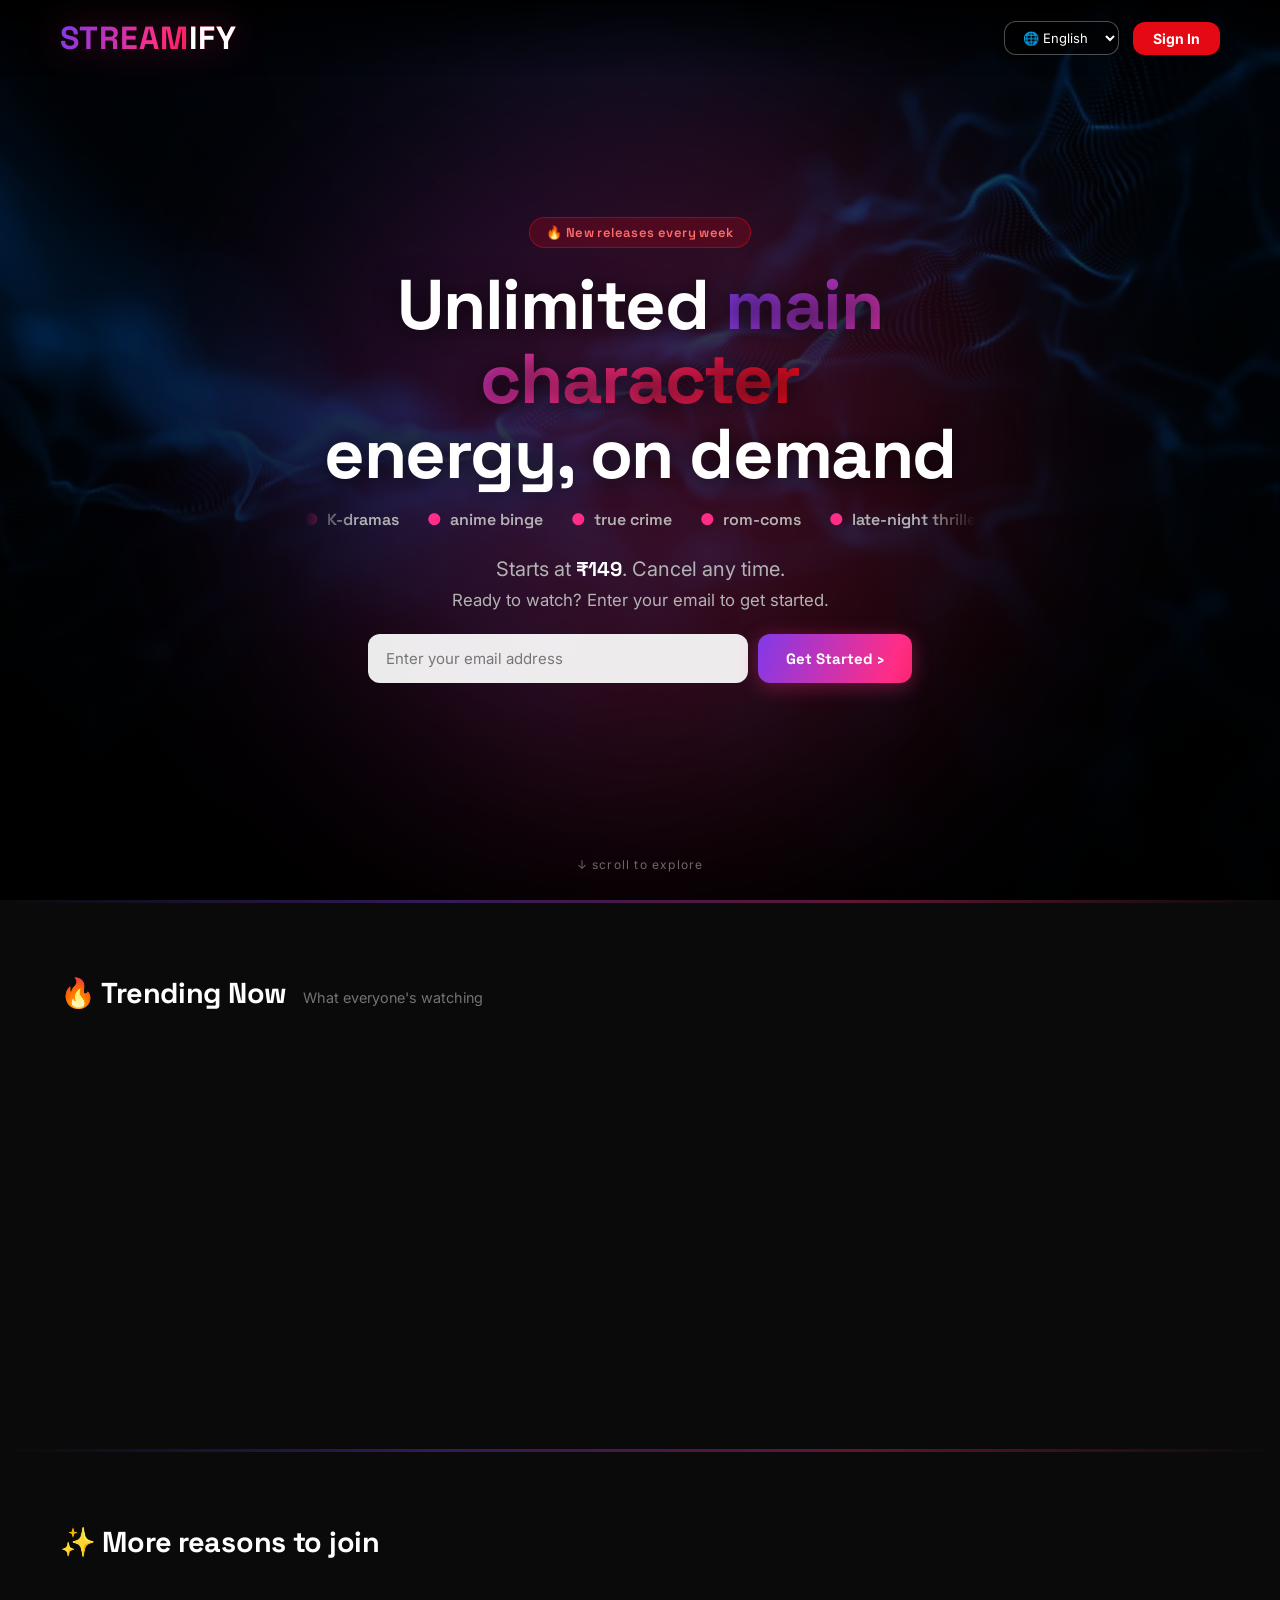
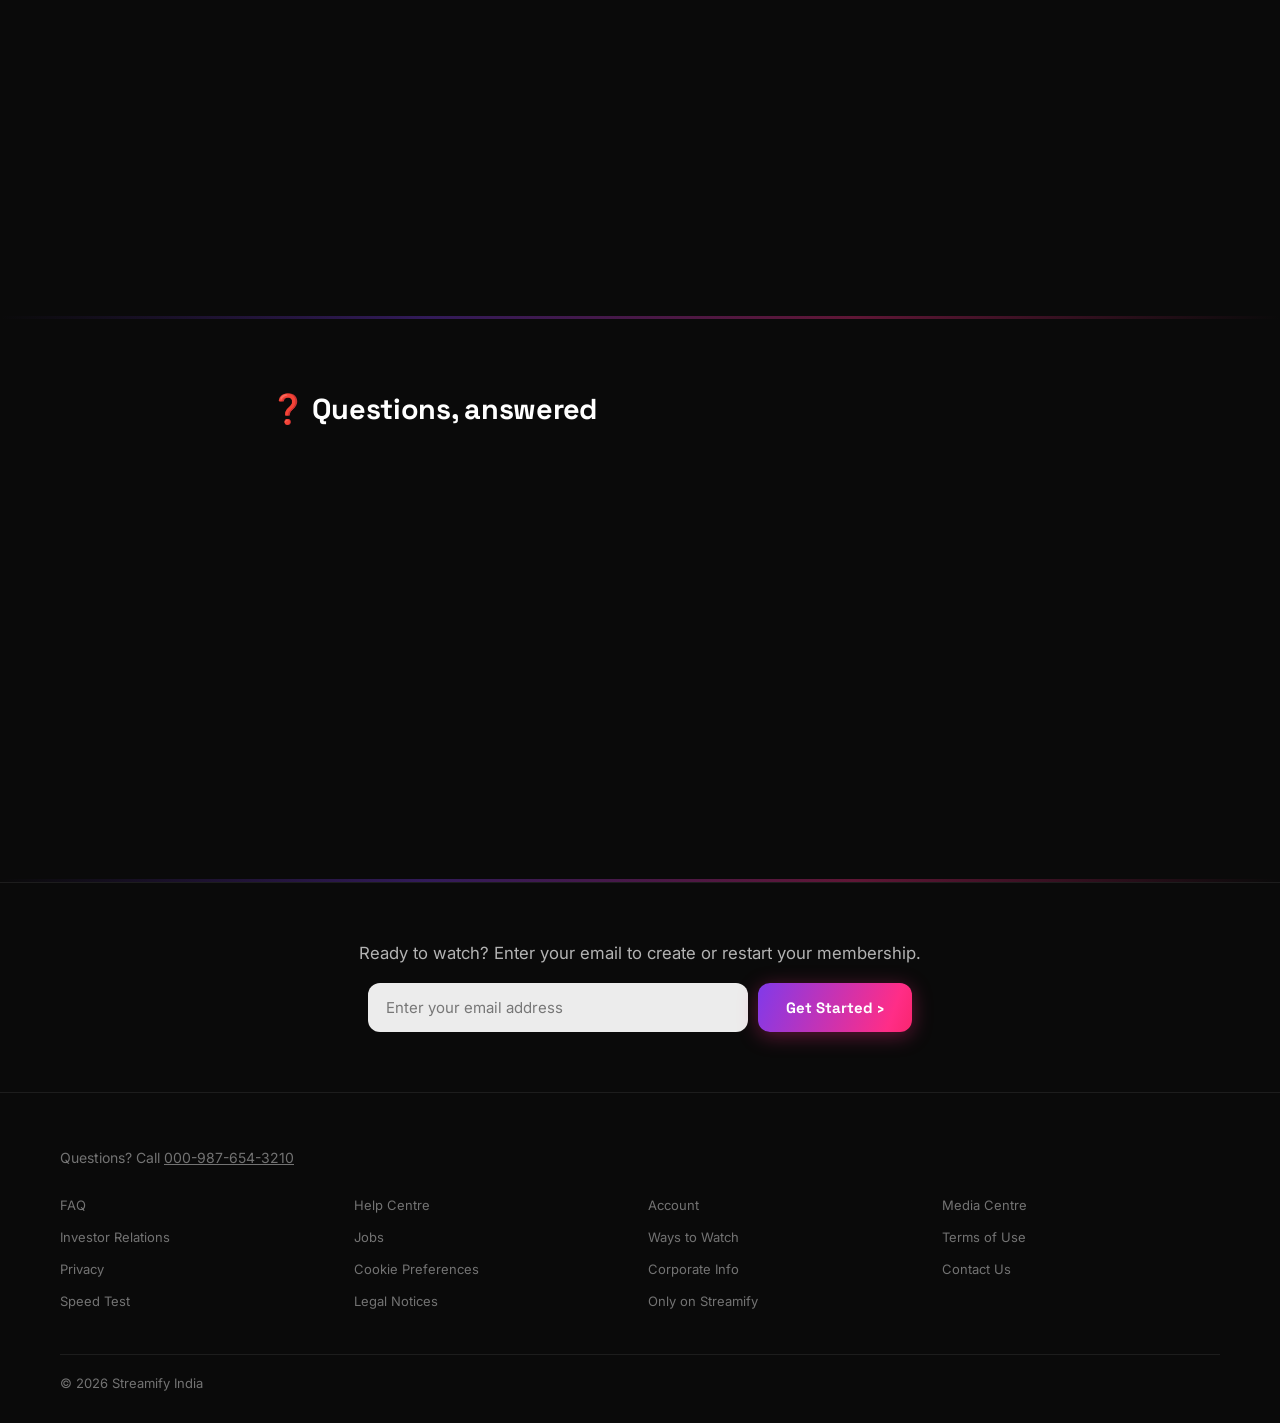
==== commit cd7f512d: "Enhanced" ====
--- a/index.html
+++ b/index.html
@@ -1,234 +1,253 @@
-<!DOCTYPE html>
-<html lang="en">
-<head>
-  <meta charset="UTF-8"/>
-  <meta name="viewport" content="width=device-width, initial-scale=1.0"/>
-  <title>Streamify — Watch Everything</title>
-  <link rel="preconnect" href="https://fonts.googleapis.com"/>
-  <link rel="preconnect" href="https://fonts.gstatic.com" crossorigin/>
-  <link href="https://fonts.googleapis.com/css2?family=Inter:wght@400;500;600;700;900&display=swap" rel="stylesheet"/>
-  <link rel="stylesheet" href="style.css"/>
-</head>
-<body>
-
-  <!-- NAVBAR -->
-  <nav class="navbar" id="navbar">
-    <a href="index.html" class="logo">STREAM<span>IFY</span></a>
-    <div class="nav-right">
-      <select class="lang-select" id="languageSelect">
-        <option value="en">🌐 English</option>
-        <option value="hi">🌐 हिन्दी</option>
-      </select>
-      <button class="btn-signin" onclick="window.location.href='login.html'">Sign In</button>
-    </div>
-  </nav>
-
-  <!-- HERO -->
-  <section class="hero">
-    <div class="hero-overlay"></div>
-    <img src="img/Bckimgg.jpg" class="hero-bg" alt=""/>
-    <div class="hero-content">
-      <div class="hero-badge">🔥 New releases every week</div>
-      <h1>Unlimited movies,<br>TV shows &amp; more</h1>
-      <p class="hero-price">Starts at <strong>₹149</strong>. Cancel any time.</p>
-      <p class="hero-cta-label">Ready to watch? Enter your email to get started.</p>
-      <div class="email-form">
-        <input type="email" placeholder="Enter your email address" class="email-input"/>
-        <button class="btn-getstarted" onclick="window.location.href='signUp.html'">Get Started ›</button>
-      </div>
-    </div>
-    <div class="hero-scroll-hint">↓ scroll to explore</div>
-  </section>
-
-  <!-- DIVIDER -->
-  <div class="section-divider"></div>
-
-  <!-- TRENDING -->
-  <section class="content-section">
-    <div class="section-head">
-      <h2 class="section-title">🔥 Trending Now</h2>
-      <span class="section-sub">What everyone's watching</span>
-    </div>
-    <div class="cards-row" id="trendingRow">
-      <div class="movie-card" onclick="window.location.href='login.html'">
-        <img src="img/squid.jpg" alt="Squid Game"/>
-        <div class="card-rank">1</div>
-        <div class="card-hover-info">
-          <p class="card-title">Squid Game</p>
-          <span class="card-tag">Thriller</span>
-        </div>
-      </div>
-      <div class="movie-card" onclick="window.location.href='login.html'">
-        <img src="img/friends.jpg" alt="Friends"/>
-        <div class="card-rank">2</div>
-        <div class="card-hover-info">
-          <p class="card-title">Friends</p>
-          <span class="card-tag">Comedy</span>
-        </div>
-      </div>
-      <div class="movie-card" onclick="window.location.href='login.html'">
-        <img src="img/demon.jpg" alt="Demon Slayer"/>
-        <div class="card-rank">3</div>
-        <div class="card-hover-info">
-          <p class="card-title">Demon Slayer</p>
-          <span class="card-tag">Anime</span>
-        </div>
-      </div>
-      <div class="movie-card" onclick="window.location.href='login.html'">
-        <img src="img/tvd.jpg" alt="The Vampire Diaries"/>
-        <div class="card-rank">4</div>
-        <div class="card-hover-info">
-          <p class="card-title">The Vampire Diaries</p>
-          <span class="card-tag">Drama</span>
-        </div>
-      </div>
-      <div class="movie-card" onclick="window.location.href='login.html'">
-        <img src="img/aot.jpg" alt="Attack On Titan"/>
-        <div class="card-rank">5</div>
-        <div class="card-hover-info">
-          <p class="card-title">Attack on Titan</p>
-          <span class="card-tag">Anime</span>
-        </div>
-      </div>
-      <div class="movie-card" onclick="window.location.href='login.html'">
-        <img src="img/harry.jpg" alt="Harry Potter"/>
-        <div class="card-rank">6</div>
-        <div class="card-hover-info">
-          <p class="card-title">Harry Potter</p>
-          <span class="card-tag">Fantasy</span>
-        </div>
-      </div>
-      <div class="movie-card" onclick="window.location.href='login.html'">
-        <img src="img/witcher.jpg" alt="The Witcher"/>
-        <div class="card-rank">7</div>
-        <div class="card-hover-info">
-          <p class="card-title">The Witcher</p>
-          <span class="card-tag">Fantasy</span>
-        </div>
-      </div>
-      <div class="movie-card" onclick="window.location.href='login.html'">
-        <img src="img/darkknight.jpg" alt="The Dark Knight"/>
-        <div class="card-rank">8</div>
-        <div class="card-hover-info">
-          <p class="card-title">The Dark Knight</p>
-          <span class="card-tag">Action</span>
-        </div>
-      </div>
-      <div class="movie-card" onclick="window.location.href='login.html'">
-        <img src="img/dark.jpg" alt="Dark"/>
-        <div class="card-rank">9</div>
-        <div class="card-hover-info">
-          <p class="card-title">Dark</p>
-          <span class="card-tag">Sci-Fi</span>
-        </div>
-      </div>
-    </div>
-  </section>
-
-  <div class="section-divider"></div>
-
-  <!-- WHY JOIN -->
-  <section class="content-section">
-    <div class="section-head">
-      <h2 class="section-title">✨ More reasons to join</h2>
-    </div>
-    <div class="features-grid">
-      <div class="feature-card">
-        <div class="feature-icon">📺</div>
-        <h3>Watch on any TV</h3>
-        <p>Smart TVs, PlayStation, Xbox, Chromecast, Apple TV, Blu-ray players and more.</p>
-      </div>
-      <div class="feature-card">
-        <div class="feature-icon">📥</div>
-        <h3>Download & watch offline</h3>
-        <p>Save your favourites and always have something to watch — even without internet.</p>
-      </div>
-      <div class="feature-card">
-        <div class="feature-icon">📱</div>
-        <h3>Watch everywhere</h3>
-        <p>Stream on your phone, tablet, laptop and TV. Switch screens anytime.</p>
-      </div>
-      <div class="feature-card">
-        <div class="feature-icon">👶</div>
-        <h3>Profiles for kids</h3>
-        <p>A safe, fun space just for kids — free with your membership.</p>
-      </div>
-    </div>
-  </section>
-
-  <div class="section-divider"></div>
-
-  <!-- FAQ -->
-  <section class="content-section faq-wrap">
-    <div class="section-head">
-      <h2 class="section-title">❓ Frequently Asked Questions</h2>
-    </div>
-    <div class="faq-list">
-      <div class="faq-item">
-        <button class="faq-q">What is Streamify? <span class="faq-icon">+</span></button>
-        <div class="faq-a"><p>Streamify is a streaming service that lets you watch movies, TV shows, documentaries, and more — anytime, anywhere on any device.</p></div>
-      </div>
-      <div class="faq-item">
-        <button class="faq-q">Where can I watch? <span class="faq-icon">+</span></button>
-        <div class="faq-a"><p>Anywhere with internet — smartphone, tablet, smart TV, or laptop. Sign in and start streaming instantly.</p></div>
-      </div>
-      <div class="faq-item">
-        <button class="faq-q">What content is available? <span class="faq-icon">+</span></button>
-        <div class="faq-a"><p>Movies, TV series, anime, documentaries, and exclusive originals — with new content added every week.</p></div>
-      </div>
-      <div class="faq-item">
-        <button class="faq-q">Is Streamify safe for kids? <span class="faq-icon">+</span></button>
-        <div class="faq-a"><p>Yes! You can create dedicated kids profiles with age-appropriate content — fully separate from your main account.</p></div>
-      </div>
-      <div class="faq-item">
-        <button class="faq-q">How do I cancel? <span class="faq-icon">+</span></button>
-        <div class="faq-a"><p>Cancel any time in your account settings — no questions asked, no cancellation fee.</p></div>
-      </div>
-    </div>
-  </section>
-
-  <div class="section-divider"></div>
-
-  <!-- FOOTER CTA -->
-  <section class="footer-cta">
-    <p>Ready to watch? Enter your email to create or restart your membership.</p>
-    <div class="email-form">
-      <input type="email" placeholder="Enter your email address" class="email-input"/>
-      <button class="btn-getstarted" onclick="window.location.href='signUp.html'">Get Started ›</button>
-    </div>
-  </section>
-
-  <!-- FOOTER -->
-  <footer class="footer">
-    <p class="footer-phone">Questions? Call <a href="tel:000-987-654-3210">000-987-654-3210</a></p>
-    <div class="footer-links">
-      <ul>
-        <li><a href="#">FAQ</a></li>
-        <li><a href="#">Investor Relations</a></li>
-        <li><a href="#">Privacy</a></li>
-        <li><a href="#">Speed Test</a></li>
-      </ul>
-      <ul>
-        <li><a href="#">Help Centre</a></li>
-        <li><a href="#">Jobs</a></li>
-        <li><a href="#">Cookie Preferences</a></li>
-        <li><a href="#">Legal Notices</a></li>
-      </ul>
-      <ul>
-        <li><a href="#">Account</a></li>
-        <li><a href="#">Ways to Watch</a></li>
-        <li><a href="#">Corporate Info</a></li>
-        <li><a href="#">Only on Streamify</a></li>
-      </ul>
-      <ul>
-        <li><a href="#">Media Centre</a></li>
-        <li><a href="#">Terms of Use</a></li>
-        <li><a href="#">Contact Us</a></li>
-      </ul>
-    </div>
-    <p class="footer-copy">© 2025 Streamify India</p>
-  </footer>
-
-  <script src="script.js"></script>
-</body>
+<!DOCTYPE html>
+<html lang="en">
+<head>
+  <meta charset="UTF-8"/>
+  <meta name="viewport" content="width=device-width, initial-scale=1.0"/>
+  <title>Streamify — Watch Everything</title>
+  <link rel="preconnect" href="https://fonts.googleapis.com"/>
+  <link rel="preconnect" href="https://fonts.gstatic.com" crossorigin/>
+  <link href="https://fonts.googleapis.com/css2?family=Space+Grotesk:wght@500;600;700;800&family=Inter:wght@400;500;600;700;900&display=swap" rel="stylesheet"/>
+  <link rel="stylesheet" href="style.css"/>
+</head>
+<body>
+
+  <!-- NAVBAR -->
+  <nav class="navbar" id="navbar">
+    <a href="index.html" class="logo">STREAM<span>IFY</span></a>
+    <div class="nav-right">
+      <select class="lang-select" id="languageSelect">
+        <option value="en">🌐 English</option>
+        <option value="hi">🌐 हिन्दी</option>
+      </select>
+      <button class="btn-signin" onclick="window.location.href='login.html'">Sign In</button>
+    </div>
+  </nav>
+
+  <!-- HERO -->
+  <section class="hero">
+    <div class="hero-overlay"></div>
+    <img src="img/Bckimgg.jpg" class="hero-bg" alt=""/>
+    <div class="hero-glow" aria-hidden="true"></div>
+    <div class="hero-content">
+      <div class="hero-badge">🔥 New releases every week</div>
+      <h1>Unlimited <span class="hl">main character</span><br>energy, on demand</h1>
+      <div class="hero-tape-wrap" aria-hidden="true">
+        <div class="hero-tape">
+          <span class="tape-item"><span class="dot">●</span> K-dramas</span>
+          <span class="tape-item"><span class="dot">●</span> anime binge</span>
+          <span class="tape-item"><span class="dot">●</span> true crime</span>
+          <span class="tape-item"><span class="dot">●</span> rom-coms</span>
+          <span class="tape-item"><span class="dot">●</span> late-night thrillers</span>
+          <span class="tape-item"><span class="dot">●</span> comfort sitcoms</span>
+          <span class="tape-item"><span class="dot">●</span> K-dramas</span>
+          <span class="tape-item"><span class="dot">●</span> anime binge</span>
+          <span class="tape-item"><span class="dot">●</span> true crime</span>
+          <span class="tape-item"><span class="dot">●</span> rom-coms</span>
+          <span class="tape-item"><span class="dot">●</span> late-night thrillers</span>
+          <span class="tape-item"><span class="dot">●</span> comfort sitcoms</span>
+        </div>
+      </div>
+      <p class="hero-price">Starts at <strong>₹149</strong>. Cancel any time.</p>
+      <p class="hero-cta-label">Ready to watch? Enter your email to get started.</p>
+      <div class="email-form">
+        <input type="email" placeholder="Enter your email address" class="email-input"/>
+        <button class="btn-getstarted" onclick="window.location.href='signUp.html'">Get Started ›</button>
+      </div>
+    </div>
+    <div class="hero-scroll-hint">↓ scroll to explore</div>
+  </section>
+
+  <!-- DIVIDER -->
+  <div class="section-divider"></div>
+
+
+  <!-- TRENDING -->
+  <section class="content-section">
+    <div class="section-head">
+      <h2 class="section-title">🔥 Trending Now</h2>
+      <span class="section-sub">What everyone's watching</span>
+    </div>
+    <div class="cards-row reveal-stagger" id="trendingRow">
+      <div class="movie-card" tabindex="0" role="button" aria-label="Squid Game" onclick="window.location.href='login.html'">
+        <img src="img/squid.jpg" alt="Squid Game"/>
+        <div class="card-rank">1</div>
+        <div class="card-hover-info">
+          <p class="card-title">Squid Game</p>
+          <span class="card-tag">Thriller</span>
+        </div>
+      </div>
+      <div class="movie-card" tabindex="0" role="button" aria-label="Friends" onclick="window.location.href='login.html'">
+        <img src="img/friends.jpg" alt="Friends"/>
+        <div class="card-rank">2</div>
+        <div class="card-hover-info">
+          <p class="card-title">Friends</p>
+          <span class="card-tag">Comedy</span>
+        </div>
+      </div>
+      <div class="movie-card" tabindex="0" role="button" aria-label="Demon Slayer" onclick="window.location.href='login.html'">
+        <img src="img/demon.jpg" alt="Demon Slayer"/>
+        <div class="card-rank">3</div>
+        <div class="card-hover-info">
+          <p class="card-title">Demon Slayer</p>
+          <span class="card-tag">Anime</span>
+        </div>
+      </div>
+      <div class="movie-card" tabindex="0" role="button" aria-label="The Vampire Diaries" onclick="window.location.href='login.html'">
+        <img src="img/tvd.jpg" alt="The Vampire Diaries"/>
+        <div class="card-rank">4</div>
+        <div class="card-hover-info">
+          <p class="card-title">The Vampire Diaries</p>
+          <span class="card-tag">Drama</span>
+        </div>
+      </div>
+      <div class="movie-card" tabindex="0" role="button" aria-label="Attack on Titan" onclick="window.location.href='login.html'">
+        <img src="img/aot.jpg" alt="Attack On Titan"/>
+        <div class="card-rank">5</div>
+        <div class="card-hover-info">
+          <p class="card-title">Attack on Titan</p>
+          <span class="card-tag">Anime</span>
+        </div>
+      </div>
+      <div class="movie-card" tabindex="0" role="button" aria-label="Harry Potter" onclick="window.location.href='login.html'">
+        <img src="img/harry.jpg" alt="Harry Potter"/>
+        <div class="card-rank">6</div>
+        <div class="card-hover-info">
+          <p class="card-title">Harry Potter</p>
+          <span class="card-tag">Fantasy</span>
+        </div>
+      </div>
+      <div class="movie-card" tabindex="0" role="button" aria-label="The Witcher" onclick="window.location.href='login.html'">
+        <img src="img/witcher.jpg" alt="The Witcher"/>
+        <div class="card-rank">7</div>
+        <div class="card-hover-info">
+          <p class="card-title">The Witcher</p>
+          <span class="card-tag">Fantasy</span>
+        </div>
+      </div>
+      <div class="movie-card" tabindex="0" role="button" aria-label="The Dark Knight" onclick="window.location.href='login.html'">
+        <img src="img/darkknight.jpg" alt="The Dark Knight"/>
+        <div class="card-rank">8</div>
+        <div class="card-hover-info">
+          <p class="card-title">The Dark Knight</p>
+          <span class="card-tag">Action</span>
+        </div>
+      </div>
+      <div class="movie-card" tabindex="0" role="button" aria-label="Dark" onclick="window.location.href='login.html'">
+        <img src="img/dark.jpg" alt="Dark"/>
+        <div class="card-rank">9</div>
+        <div class="card-hover-info">
+          <p class="card-title">Dark</p>
+          <span class="card-tag">Sci-Fi</span>
+        </div>
+      </div>
+    </div>
+  </section>
+
+  <div class="section-divider"></div>
+
+  <!-- WHY JOIN -->
+  <section class="content-section">
+    <div class="section-head">
+      <h2 class="section-title">✨ More reasons to join</h2>
+    </div>
+    <div class="features-grid reveal-stagger">
+      <div class="feature-card">
+        <div class="feature-icon">📺</div>
+        <h3>Watch on any screen</h3>
+        <p>Smart TVs, consoles, Chromecast — pick it up wherever you left off.</p>
+      </div>
+      <div class="feature-card">
+        <div class="feature-icon">📥</div>
+        <h3>Download for offline</h3>
+        <p>Save your faves before a flight, a commute, or dead Wi-Fi. Watch anyway.</p>
+      </div>
+      <div class="feature-card">
+        <div class="feature-icon">📱</div>
+        <h3>Switch screens, never lose your spot</h3>
+        <p>Start on your phone, finish on the TV. Your progress follows you.</p>
+      </div>
+      <div class="feature-card">
+        <div class="feature-icon">👶</div>
+        <h3>A separate space for kids</h3>
+        <p>Age-appropriate profiles, free with your plan — no extra setup drama.</p>
+      </div>
+    </div>
+  </section>
+
+  <div class="section-divider"></div>
+
+  <!-- FAQ -->
+  <section class="content-section faq-wrap">
+    <div class="section-head">
+      <h2 class="section-title">❓ Questions, answered</h2>
+    </div>
+    <div class="faq-list reveal-stagger">
+      <div class="faq-item">
+        <button class="faq-q">What is Streamify? <span class="faq-icon">+</span></button>
+        <div class="faq-a"><p>A streaming app for movies, shows, anime, and originals — watch on your phone, laptop, or TV, whenever you want.</p></div>
+      </div>
+      <div class="faq-item">
+        <button class="faq-q">Where can I watch? <span class="faq-icon">+</span></button>
+        <div class="faq-a"><p>Anywhere with internet. Sign in and you're streaming in seconds — no downloads required to start.</p></div>
+      </div>
+      <div class="faq-item">
+        <button class="faq-q">What's actually on here? <span class="faq-icon">+</span></button>
+        <div class="faq-a"><p>Movies, series, anime, true crime, comfort sitcoms — new stuff lands every week so your list never runs dry.</p></div>
+      </div>
+      <div class="faq-item">
+        <button class="faq-q">Is it safe for younger siblings? <span class="faq-icon">+</span></button>
+        <div class="faq-a"><p>Yep — set up a dedicated kids profile with age-appropriate content, fully separate from your main account.</p></div>
+      </div>
+      <div class="faq-item">
+        <button class="faq-q">How do I cancel? <span class="faq-icon">+</span></button>
+        <div class="faq-a"><p>Whenever, from account settings. No questions, no fees, no guilt trip.</p></div>
+      </div>
+    </div>
+  </section>
+
+  <div class="section-divider"></div>
+
+  <!-- FOOTER CTA -->
+  <section class="footer-cta">
+    <p>Ready to watch? Enter your email to create or restart your membership.</p>
+    <div class="email-form">
+      <input type="email" placeholder="Enter your email address" class="email-input"/>
+      <button class="btn-getstarted" onclick="window.location.href='signUp.html'">Get Started ›</button>
+    </div>
+  </section>
+
+  <!-- FOOTER -->
+  <footer class="footer">
+    <p class="footer-phone">Questions? Call <a href="tel:000-987-654-3210">000-987-654-3210</a></p>
+    <div class="footer-links">
+      <ul>
+        <li><a href="#">FAQ</a></li>
+        <li><a href="#">Investor Relations</a></li>
+        <li><a href="#">Privacy</a></li>
+        <li><a href="#">Speed Test</a></li>
+      </ul>
+      <ul>
+        <li><a href="#">Help Centre</a></li>
+        <li><a href="#">Jobs</a></li>
+        <li><a href="#">Cookie Preferences</a></li>
+        <li><a href="#">Legal Notices</a></li>
+      </ul>
+      <ul>
+        <li><a href="#">Account</a></li>
+        <li><a href="#">Ways to Watch</a></li>
+        <li><a href="#">Corporate Info</a></li>
+        <li><a href="#">Only on Streamify</a></li>
+      </ul>
+      <ul>
+        <li><a href="#">Media Centre</a></li>
+        <li><a href="#">Terms of Use</a></li>
+        <li><a href="#">Contact Us</a></li>
+      </ul>
+    </div>
+    <p class="footer-copy">© 2026 Streamify India</p>
+  </footer>
+
+  <script src="motion.js"></script>
+  <script src="script.js"></script>
+</body>
 </html>
--- a/style.css
+++ b/style.css
@@ -1,959 +1,1318 @@
-/* ============================================
-   STREAMIFY — Enhanced Design System
-   ============================================ */
-
-/* ── FONTS & RESET ── */
-@import url('https://fonts.googleapis.com/css2?family=Inter:wght@400;500;600;700;900&display=swap');
-
-*, *::before, *::after { box-sizing: border-box; margin: 0; padding: 0; }
-
-:root {
-  --red: #e50914;
-  --red-dark: #b2070f;
-  --red-glow: rgba(229,9,20,0.35);
-  --bg: #0a0a0a;
-  --surface: #141414;
-  --surface2: #1f1f1f;
-  --surface3: #2a2a2a;
-  --border: rgba(255,255,255,0.08);
-  --txt: #ffffff;
-  --txt2: #b3b3b3;
-  --txt3: #737373;
-  --radius: 10px;
-  --radius-lg: 16px;
-  --trans: 0.22s ease;
-}
-
-html { scroll-behavior: smooth; }
-body {
-  font-family: 'Inter', 'Segoe UI', sans-serif;
-  background: var(--bg);
-  color: var(--txt);
-  overflow-x: hidden;
-}
-
-/* ── NAVBAR ── */
-.navbar {
-  position: fixed; top: 0; left: 0; right: 0; z-index: 1000;
-  display: flex; align-items: center; justify-content: space-between;
-  padding: 18px clamp(24px, 5vw, 60px);
-  background: linear-gradient(to bottom, rgba(0,0,0,0.9), transparent);
-  transition: background var(--trans), box-shadow var(--trans);
-}
-.navbar.scrolled {
-  background: rgba(10,10,10,0.97);
-  backdrop-filter: blur(12px);
-  box-shadow: 0 1px 0 var(--border);
-}
-
-.logo {
-  font-size: clamp(1.4rem, 3vw, 2rem);
-  font-weight: 900;
-  letter-spacing: 2px;
-  color: var(--red);
-  text-decoration: none;
-  text-shadow: 0 0 30px var(--red-glow);
-}
-.logo span { color: #fff; }
-
-.nav-right { display: flex; align-items: center; gap: 14px; }
-
-.lang-select {
-  padding: 7px 14px;
-  background: rgba(0,0,0,0.6);
-  color: var(--txt);
-  border: 1px solid rgba(255,255,255,0.3);
-  border-radius: var(--radius);
-  font-size: 13px; cursor: pointer;
-  font-family: inherit;
-  outline: none;
-}
-.lang-select:hover { border-color: rgba(255,255,255,0.6); }
-
-.btn-signin {
-  padding: 8px 20px;
-  background: var(--red);
-  color: #fff; border: none;
-  border-radius: var(--radius);
-  font-weight: 700; font-size: 14px;
-  cursor: pointer; font-family: inherit;
-  transition: background var(--trans), transform 0.12s, box-shadow var(--trans);
-}
-.btn-signin:hover {
-  background: var(--red-dark);
-  transform: translateY(-1px);
-  box-shadow: 0 4px 16px var(--red-glow);
-}
-
-/* ── HERO ── */
-.hero {
-  position: relative;
-  min-height: 100vh;
-  display: flex; align-items: center; justify-content: center;
-  text-align: center;
-  overflow: hidden;
-}
-
-.hero-bg {
-  position: absolute; inset: 0;
-  width: 100%; height: 100%;
-  object-fit: cover; object-position: center;
-  filter: brightness(0.4);
-  transform: scale(1.05);
-  animation: heroZoom 20s ease-in-out infinite alternate;
-}
-@keyframes heroZoom {
-  from { transform: scale(1.05); }
-  to   { transform: scale(1.12); }
-}
-
-.hero-overlay {
-  position: absolute; inset: 0;
-  background: linear-gradient(
-    to bottom,
-    rgba(0,0,0,0.1) 0%,
-    rgba(0,0,0,0.45) 50%,
-    rgba(0,0,0,0.95) 100%
-  );
-  z-index: 1;
-}
-
-.hero-content {
-  position: relative; z-index: 2;
-  max-width: 720px;
-  padding: 0 24px;
-  animation: heroIn 1s cubic-bezier(0.16,1,0.3,1);
-}
-@keyframes heroIn {
-  from { opacity: 0; transform: translateY(30px); }
-  to   { opacity: 1; transform: translateY(0); }
-}
-
-.hero-badge {
-  display: inline-block;
-  padding: 6px 16px;
-  background: rgba(229,9,20,0.2);
-  border: 1px solid rgba(229,9,20,0.5);
-  border-radius: 99px;
-  font-size: 13px; font-weight: 600;
-  color: #ff6b6b;
-  margin-bottom: 24px;
-  letter-spacing: 0.03em;
-}
-
-.hero-content h1 {
-  font-size: clamp(2.2rem, 6vw, 4rem);
-  font-weight: 900;
-  line-height: 1.1;
-  letter-spacing: -0.02em;
-  margin-bottom: 18px;
-  text-shadow: 0 2px 20px rgba(0,0,0,0.8);
-}
-
-.hero-price {
-  font-size: clamp(1rem, 2vw, 1.25rem);
-  color: var(--txt2);
-  margin-bottom: 8px;
-}
-.hero-price strong { color: var(--txt); }
-
-.hero-cta-label {
-  font-size: clamp(0.9rem, 1.5vw, 1.05rem);
-  color: var(--txt2);
-  margin-bottom: 24px;
-}
-
-.email-form {
-  display: flex; gap: 10px;
-  flex-wrap: wrap; justify-content: center;
-}
-
-.email-input {
-  flex: 1 1 280px; max-width: 380px;
-  padding: 15px 18px;
-  font-size: 15px; font-family: inherit;
-  background: rgba(255,255,255,0.92);
-  color: #111;
-  border: none; border-radius: var(--radius);
-  outline: none;
-  transition: box-shadow 0.2s;
-}
-.email-input:focus { box-shadow: 0 0 0 3px rgba(229,9,20,0.4); }
-.email-input::placeholder { color: #777; }
-
-.btn-getstarted {
-  padding: 15px 28px;
-  background: var(--red);
-  color: #fff; border: none;
-  border-radius: var(--radius);
-  font-size: 15px; font-weight: 700;
-  cursor: pointer; white-space: nowrap;
-  font-family: inherit;
-  transition: background var(--trans), transform 0.12s, box-shadow var(--trans);
-  box-shadow: 0 4px 20px var(--red-glow);
-}
-.btn-getstarted:hover {
-  background: var(--red-dark);
-  transform: translateY(-2px);
-  box-shadow: 0 8px 28px var(--red-glow);
-}
-.btn-getstarted:active { transform: scale(0.97); }
-
-.hero-scroll-hint {
-  position: absolute; bottom: 28px; left: 50%; transform: translateX(-50%);
-  z-index: 2; color: rgba(255,255,255,0.4);
-  font-size: 12px; letter-spacing: 0.1em;
-  animation: bounce 2s ease-in-out infinite;
-}
-@keyframes bounce {
-  0%,100% { transform: translateX(-50%) translateY(0); }
-  50%      { transform: translateX(-50%) translateY(-6px); }
-}
-
-/* ── DIVIDER ── */
-.section-divider {
-  height: 8px;
-  background: var(--surface2);
-}
-
-/* ── CONTENT SECTIONS ── */
-.content-section {
-  background: var(--bg);
-  padding: clamp(40px,6vw,72px) clamp(24px,5vw,60px);
-}
-
-.section-head {
-  display: flex; align-items: baseline; gap: 16px;
-  margin-bottom: 28px;
-}
-.section-title {
-  font-size: clamp(1.3rem, 3vw, 1.8rem);
-  font-weight: 800;
-  letter-spacing: -0.01em;
-}
-.section-sub {
-  font-size: 0.9rem; color: var(--txt3);
-}
-
-/* ── MOVIE CARDS ROW ── */
-.cards-row {
-  display: flex; gap: 14px;
-  overflow-x: auto;
-  padding: 12px 0 16px;
-  scroll-behavior: smooth;
-  -webkit-overflow-scrolling: touch;
-  scrollbar-width: thin;
-  scrollbar-color: rgba(255,255,255,0.15) transparent;
-}
-.cards-row::-webkit-scrollbar { height: 4px; }
-.cards-row::-webkit-scrollbar-track { background: transparent; }
-.cards-row::-webkit-scrollbar-thumb {
-  background: rgba(255,255,255,0.15);
-  border-radius: 99px;
-}
-
-.movie-card {
-  position: relative;
-  min-width: 160px; max-width: 200px;
-  flex: 0 0 auto;
-  border-radius: var(--radius);
-  overflow: hidden;
-  cursor: pointer;
-  transition: transform 0.3s cubic-bezier(0.4,0,0.2,1), box-shadow 0.3s;
-}
-.movie-card:hover {
-  transform: scale(1.1) translateY(-4px);
-  box-shadow: 0 16px 40px rgba(0,0,0,0.6);
-  z-index: 5;
-}
-
-.movie-card img {
-  width: 100%; aspect-ratio: 2/3;
-  object-fit: cover; display: block;
-  border-radius: var(--radius);
-  transition: filter 0.3s;
-}
-.movie-card:hover img { filter: brightness(0.6); }
-
-.card-rank {
-  position: absolute; bottom: 6px; left: 8px;
-  font-size: 3.5rem; font-weight: 900;
-  color: transparent;
-  -webkit-text-stroke: 2px rgba(255,255,255,0.8);
-  line-height: 1;
-  pointer-events: none;
-  transition: opacity 0.3s;
-}
-.movie-card:hover .card-rank { opacity: 0; }
-
-.card-hover-info {
-  position: absolute; bottom: 0; left: 0; right: 0;
-  padding: 40px 12px 14px;
-  background: linear-gradient(to top, rgba(0,0,0,0.9), transparent);
-  opacity: 0;
-  transform: translateY(6px);
-  transition: opacity 0.3s, transform 0.3s;
-}
-.movie-card:hover .card-hover-info { opacity: 1; transform: translateY(0); }
-
-.card-title {
-  font-size: 0.9rem; font-weight: 700; margin-bottom: 5px;
-}
-.card-tag {
-  font-size: 0.7rem; font-weight: 600;
-  background: var(--red);
-  color: #fff; padding: 2px 8px;
-  border-radius: 99px;
-}
-
-/* ── FEATURES GRID ── */
-.features-grid {
-  display: grid;
-  grid-template-columns: repeat(auto-fit, minmax(220px, 1fr));
-  gap: 18px;
-}
-
-.feature-card {
-  background: linear-gradient(145deg, #1a0630, #1f0808);
-  border: 1px solid rgba(255,255,255,0.07);
-  border-radius: var(--radius-lg);
-  padding: 28px 24px 32px;
-  transition: transform var(--trans), border-color var(--trans);
-}
-.feature-card:hover {
-  transform: translateY(-4px);
-  border-color: rgba(229,9,20,0.3);
-}
-
-.feature-icon {
-  font-size: 2.5rem; margin-bottom: 16px; display: block;
-}
-.feature-card h3 {
-  font-size: 1.15rem; font-weight: 700; margin-bottom: 10px;
-}
-.feature-card p {
-  font-size: 0.95rem; color: var(--txt2); line-height: 1.6;
-}
-
-/* ── FAQ ── */
-.faq-wrap { max-width: 860px; margin: 0 auto; }
-.faq-list { display: flex; flex-direction: column; gap: 6px; }
-
-.faq-item { border-radius: var(--radius); overflow: hidden; }
-
-.faq-q {
-  width: 100%;
-  background: var(--surface2);
-  color: var(--txt);
-  text-align: left;
-  padding: 20px 22px;
-  font-size: 1.05rem; font-weight: 600;
-  border: none; cursor: pointer;
-  display: flex; justify-content: space-between; align-items: center;
-  gap: 12px; font-family: inherit;
-  transition: background var(--trans);
-}
-.faq-q:hover { background: var(--surface3); }
-.faq-q.open  { background: var(--surface3); color: #fff; }
-
-.faq-icon {
-  font-size: 1.6rem; font-weight: 300;
-  flex-shrink: 0; line-height: 1;
-  transition: transform 0.3s;
-  color: var(--txt2);
-}
-.faq-q.open .faq-icon { transform: rotate(45deg); color: var(--red); }
-
-.faq-a {
-  background: var(--surface3);
-  max-height: 0; overflow: hidden;
-  transition: max-height 0.4s ease, padding 0.3s ease;
-  padding: 0 22px;
-}
-.faq-a.open { padding: 16px 22px 20px; }
-.faq-a p {
-  font-size: 1rem; color: var(--txt2); line-height: 1.7;
-}
-
-/* ── FOOTER CTA ── */
-.footer-cta {
-  background: var(--bg);
-  text-align: center;
-  padding: clamp(32px,5vw,60px) clamp(24px,5vw,60px);
-  border-top: 1px solid var(--border);
-}
-.footer-cta p {
-  font-size: clamp(0.9rem, 1.5vw, 1.05rem);
-  color: var(--txt2); margin-bottom: 20px;
-}
-
-/* ── FOOTER ── */
-.footer {
-  background: var(--bg);
-  border-top: 1px solid var(--border);
-  padding: clamp(32px,5vw,56px) clamp(24px,5vw,60px) 32px;
-  color: var(--txt3);
-}
-.footer-phone {
-  font-size: 14px; margin-bottom: 28px;
-}
-.footer-phone a { color: var(--txt3); text-decoration: underline; }
-.footer-phone a:hover { color: var(--txt2); }
-
-.footer-links {
-  display: grid;
-  grid-template-columns: repeat(auto-fit, minmax(150px, 1fr));
-  gap: 16px;
-  margin-bottom: 32px;
-}
-.footer-links ul { list-style: none; }
-.footer-links li { margin-bottom: 12px; }
-.footer-links a {
-  color: var(--txt3); font-size: 13px; text-decoration: none;
-  transition: color var(--trans);
-}
-.footer-links a:hover { color: var(--txt2); }
-
-.footer-copy {
-  font-size: 13px; color: var(--txt3);
-  border-top: 1px solid var(--border);
-  padding-top: 20px;
-}
-
-/* ═══════════════════════════════════════════
-   AUTH PAGES (login + signup)
-═══════════════════════════════════════════ */
-.auth-page {
-  min-height: 100vh;
-  display: flex; flex-direction: column;
-  background: var(--bg);
-}
-
-.auth-bg {
-  position: fixed; inset: 0; z-index: 0;
-  width: 100%; height: 100%;
-  object-fit: cover;
-  filter: brightness(0.3) blur(2px);
-}
-
-.auth-center {
-  flex: 1; display: flex;
-  align-items: center; justify-content: center;
-  position: relative; z-index: 1;
-  padding: 100px 24px 48px;
-}
-
-.auth-box {
-  background: rgba(10,10,10,0.88);
-  backdrop-filter: blur(20px);
-  border: 1px solid rgba(255,255,255,0.1);
-  border-radius: var(--radius-lg);
-  padding: clamp(32px,5vw,48px) clamp(28px,4vw,44px);
-  width: 100%; max-width: 420px;
-  animation: authIn 0.5s cubic-bezier(0.16,1,0.3,1);
-}
-@keyframes authIn {
-  from { opacity:0; transform:scale(0.95) translateY(12px); }
-  to   { opacity:1; transform:scale(1) translateY(0); }
-}
-
-.auth-logo {
-  display: block;
-  font-size: 1.6rem; font-weight: 900;
-  letter-spacing: 2px;
-  color: var(--red); text-decoration: none;
-  text-shadow: 0 0 20px var(--red-glow);
-  margin-bottom: 28px;
-}
-.auth-logo span { color: #fff; }
-
-.auth-box h2 {
-  font-size: 1.8rem; font-weight: 800;
-  margin-bottom: 24px; letter-spacing: -0.02em;
-}
-
-.auth-field {
-  margin-bottom: 14px;
-}
-.auth-field label {
-  display: block;
-  font-size: 12px; font-weight: 600;
-  color: var(--txt3); text-transform: uppercase;
-  letter-spacing: 0.08em; margin-bottom: 6px;
-}
-.auth-field input {
-  width: 100%; padding: 13px 16px;
-  font-size: 15px; font-family: inherit;
-  background: var(--surface2);
-  border: 1px solid var(--border);
-  border-radius: var(--radius);
-  color: var(--txt); outline: none;
-  transition: border-color 0.2s, box-shadow 0.2s;
-}
-.auth-field input:focus {
-  border-color: rgba(229,9,20,0.6);
-  box-shadow: 0 0 0 3px rgba(229,9,20,0.15);
-}
-.auth-field input::placeholder { color: var(--txt3); }
-.auth-field input:disabled {
-  color: var(--txt2);
-  cursor: default;
-  opacity: 0.85;
-}
-
-.btn-auth {
-  width: 100%; padding: 14px;
-  background: var(--red); color: #fff;
-  border: none; border-radius: var(--radius);
-  font-size: 15px; font-weight: 700;
-  cursor: pointer; font-family: inherit;
-  margin-top: 8px;
-  transition: background var(--trans), transform 0.12s, box-shadow var(--trans);
-  box-shadow: 0 4px 20px var(--red-glow);
-}
-.btn-auth:hover {
-  background: var(--red-dark);
-  transform: translateY(-1px);
-  box-shadow: 0 8px 28px var(--red-glow);
-}
-.btn-auth:active { transform: scale(0.98); }
-
-.auth-switch {
-  text-align: center;
-  font-size: 14px; color: var(--txt3);
-  margin-top: 20px;
-}
-.auth-switch a { color: #fff; text-decoration: none; font-weight: 700; }
-.auth-switch a:hover { color: var(--red); }
-
-.auth-error {
-  background: rgba(229,9,20,0.15);
-  border: 1px solid rgba(229,9,20,0.4);
-  border-radius: var(--radius);
-  padding: 10px 14px;
-  font-size: 13px; color: #ff8080;
-  margin-bottom: 14px; display: none;
-}
-.auth-error.show { display: block; }
-
-/* ═══════════════════════════════════════════
-   DASHBOARD PAGE
-═══════════════════════════════════════════ */
-.dashboard-nav {
-  position: fixed; top: 0; left: 0; right: 0; z-index: 1000;
-  display: flex; align-items: center; gap: 16px;
-  padding: 14px clamp(16px,4vw,48px);
-  background: linear-gradient(to bottom, rgba(0,0,0,0.9), transparent);
-  transition: background var(--trans);
-  flex-wrap: wrap;
-}
-.dashboard-nav.scrolled {
-  background: rgba(10,10,10,0.97);
-  backdrop-filter: blur(12px);
-  box-shadow: 0 1px 0 var(--border);
-}
-
-.dashboard-nav .logo { margin-right: 8px; }
-
-.nav-links { display: flex; gap: 4px; align-items: center; flex: 1; }
-
-.nav-link {
-  padding: 7px 14px;
-  background: transparent;
-  border: none; border-radius: var(--radius);
-  color: var(--txt2); font-size: 14px; font-weight: 500;
-  cursor: pointer; font-family: inherit;
-  transition: background var(--trans), color var(--trans);
-  text-decoration: none; display: inline-block;
-}
-.nav-link:hover, .nav-link.active {
-  background: rgba(255,255,255,0.08);
-  color: var(--txt);
-}
-
-.nav-search-wrap {
-  position: relative;
-}
-.nav-search {
-  padding: 8px 14px 8px 36px;
-  background: rgba(255,255,255,0.1);
-  border: 1px solid rgba(255,255,255,0.15);
-  border-radius: var(--radius);
-  color: var(--txt); font-size: 14px;
-  outline: none; width: 200px;
-  font-family: inherit;
-  transition: background 0.2s, border 0.2s, width 0.3s;
-}
-.nav-search:focus {
-  background: rgba(255,255,255,0.15);
-  border-color: rgba(255,255,255,0.35);
-  width: 260px;
-}
-.nav-search::placeholder { color: var(--txt3); }
-.search-icon {
-  position: absolute; left: 10px; top: 50%;
-  transform: translateY(-50%);
-  color: var(--txt3); font-size: 14px; pointer-events: none;
-}
-
-.account-dropdown { position: relative; }
-
-.btn-account {
-  padding: 8px 16px;
-  background: var(--red);
-  color: #fff; border: none;
-  border-radius: var(--radius);
-  font-weight: 700; font-size: 13px;
-  cursor: pointer; font-family: inherit;
-  display: flex; align-items: center; gap: 6px;
-}
-.btn-account::after { content: '▾'; }
-
-.dropdown-panel {
-  display: none;
-  position: absolute; right: 0; top: calc(100% + 8px);
-  background: var(--surface2);
-  border: 1px solid rgba(255,255,255,0.1);
-  border-radius: var(--radius-lg);
-  min-width: 220px;
-  padding: 16px;
-  box-shadow: 0 16px 40px rgba(0,0,0,0.5);
-  z-index: 999;
-}
-.account-dropdown:hover .dropdown-panel,
-.account-dropdown:focus-within .dropdown-panel { display: block; }
-
-.dp-user-info { padding-bottom: 12px; border-bottom: 1px solid var(--border); margin-bottom: 10px; }
-.dp-name { font-weight: 700; font-size: 15px; margin-bottom: 3px; }
-.dp-email { font-size: 12px; color: var(--txt3); }
-
-.dp-link {
-  display: block; padding: 9px 0;
-  font-size: 14px; color: var(--txt2);
-  text-decoration: none; border-bottom: 1px solid var(--border);
-  transition: color var(--trans);
-}
-.dp-link:last-child { border-bottom: none; }
-.dp-link:hover { color: var(--txt); }
-.dp-link.logout { color: var(--red); }
-.dp-link.logout:hover { color: #ff6b6b; }
-
-/* Banner / hero on dashboard */
-.dash-banner {
-  position: relative; height: 85vh; min-height: 520px;
-  overflow: hidden;
-}
-.dash-banner-bg {
-  position: absolute; inset: 0;
-  width: 100%; height: 100%;
-  object-fit: cover; object-position: center 20%;
-  animation: heroZoom 25s ease-in-out infinite alternate;
-}
-.dash-banner-overlay {
-  position: absolute; inset: 0;
-  background: linear-gradient(
-    to right,
-    rgba(0,0,0,0.85) 0%,
-    rgba(0,0,0,0.5) 55%,
-    rgba(0,0,0,0.1) 100%
-  ),
-  linear-gradient(
-    to top,
-    rgba(10,10,10,1) 0%,
-    transparent 40%
-  );
-}
-.dash-caption {
-  position: absolute; bottom: 14%; left: clamp(24px,5vw,60px);
-  z-index: 2; max-width: 540px;
-}
-.dash-caption-badge {
-  display: inline-flex; align-items: center; gap: 6px;
-  background: rgba(229,9,20,0.2);
-  border: 1px solid rgba(229,9,20,0.4);
-  border-radius: 99px;
-  padding: 4px 14px; font-size: 12px; font-weight: 600;
-  color: #ff8080; margin-bottom: 16px;
-}
-.dash-caption h1 {
-  font-size: clamp(2rem, 4vw, 3.2rem);
-  font-weight: 900; letter-spacing: -0.02em;
-  margin-bottom: 12px; line-height: 1.1;
-}
-.dash-caption p {
-  font-size: clamp(0.85rem, 1.5vw, 1rem);
-  color: var(--txt2); line-height: 1.6;
-  margin-bottom: 22px; max-width: 420px;
-}
-.dash-btns { display: flex; gap: 10px; flex-wrap: wrap; }
-
-.btn-play {
-  display: flex; align-items: center; gap: 8px;
-  padding: 12px 26px;
-  background: #fff; color: #000;
-  border: none; border-radius: var(--radius);
-  font-size: 15px; font-weight: 800;
-  cursor: pointer; font-family: inherit;
-  transition: background var(--trans), transform 0.12s;
-}
-.btn-play:hover { background: rgba(255,255,255,0.85); transform: scale(1.03); }
-
-.btn-more {
-  display: flex; align-items: center; gap: 8px;
-  padding: 12px 22px;
-  background: rgba(109,109,110,0.7);
-  color: #fff;
-  border: none; border-radius: var(--radius);
-  font-size: 15px; font-weight: 700;
-  cursor: pointer; font-family: inherit;
-  transition: background var(--trans);
-}
-.btn-more:hover { background: rgba(109,109,110,0.9); }
-
-/* Dashboard content rows */
-.dash-content { background: var(--bg); padding-bottom: 60px; }
-
-.dash-section {
-  padding: clamp(16px,3vw,32px) clamp(16px,5vw,60px) 8px;
-}
-
-.dash-section-title {
-  font-size: clamp(1rem, 2vw, 1.35rem);
-  font-weight: 700; margin-bottom: 14px;
-  display: flex; align-items: center; gap: 10px;
-}
-.dash-section-title::before {
-  content: '';
-  width: 4px; height: 1.2em;
-  background: var(--red);
-  border-radius: 99px; display: inline-block;
-}
-
-.dash-row {
-  display: flex; gap: 12px;
-  overflow-x: auto;
-  padding: 8px 0 14px;
-  scroll-behavior: smooth;
-  -webkit-overflow-scrolling: touch;
-  scrollbar-width: thin;
-  scrollbar-color: rgba(255,255,255,0.12) transparent;
-}
-.dash-row::-webkit-scrollbar { height: 3px; }
-.dash-row::-webkit-scrollbar-thumb {
-  background: rgba(255,255,255,0.12); border-radius: 99px;
-}
-
-.dash-card {
-  position: relative;
-  min-width: 155px; max-width: 190px;
-  flex: 0 0 auto;
-  border-radius: var(--radius);
-  overflow: hidden;
-  cursor: pointer;
-  transition: transform 0.3s cubic-bezier(0.4,0,0.2,1), box-shadow 0.3s;
-}
-.dash-card:hover,
-.dash-card:focus-visible {
-  transform: scale(1.1) translateY(-4px);
-  box-shadow: 0 16px 40px rgba(0,0,0,0.7);
-  z-index: 5;
-}
-.dash-card:focus-visible { outline: 2px solid #fff; outline-offset: 2px; }
-.dash-card img {
-  width: 100%; aspect-ratio: 2/3;
-  object-fit: cover; display: block;
-  border-radius: var(--radius);
-  transition: filter 0.3s;
-}
-.dash-card:hover img, .dash-card:focus-visible img { filter: brightness(0.55); }
-
-.dash-card-info {
-  position: absolute; bottom: 0; left: 0; right: 0;
-  padding: 36px 10px 12px;
-  background: linear-gradient(to top, rgba(0,0,0,0.9), transparent);
-  opacity: 0; transform: translateY(4px);
-  transition: opacity 0.3s, transform 0.3s;
-}
-.dash-card:hover .dash-card-info,
-.dash-card:focus-visible .dash-card-info { opacity: 1; transform: translateY(0); }
-.dash-card-name {
-  font-size: 0.82rem; font-weight: 700;
-  white-space: nowrap; overflow: hidden; text-overflow: ellipsis;
-  margin-bottom: 6px;
-}
-.dash-card-actions { display: flex; gap: 6px; }
-.dash-card-icon-btn {
-  display: inline-flex; align-items: center; justify-content: center;
-  width: 28px; height: 28px;
-  background: rgba(255,255,255,0.9);
-  border: 1.5px solid transparent;
-  border-radius: 50%; color: #000;
-  font-size: 0.7rem;
-  cursor: pointer;
-  transition: background 0.2s, transform 0.15s;
-}
-.dash-card-icon-btn:hover { transform: scale(1.12); }
-.dash-card-icon-btn.add-list {
-  background: rgba(0,0,0,0.55);
-  border-color: rgba(255,255,255,0.6);
-  color: #fff;
-}
-.dash-card-icon-btn.add-list.in-list {
-  background: var(--red);
-  border-color: var(--red);
-  color: #fff;
-}
-.dash-card-play {
-  border: none;
-}
-
-/* Dashboard footer */
-.dash-footer {
-  background: linear-gradient(135deg, #1a0336 0%, #2d0a0a 100%);
-  color: rgba(255,255,255,0.7);
-  text-align: center;
-  padding: 40px 24px;
-}
-.dash-footer h2 { font-size: 1.4rem; font-weight: 700; margin-bottom: 8px; }
-.dash-footer p  { font-size: 0.9rem; }
-
-.dash-copyright {
-  background: var(--bg);
-  text-align: center;
-  padding: 18px;
-  font-size: 13px;
-  color: var(--txt3);
-  border-top: 1px solid var(--border);
-}
-
-/* ═══════════════════════════════════════════
-   DETAIL MODAL
-═══════════════════════════════════════════ */
-.modal-overlay {
-  position: fixed; inset: 0; z-index: 2000;
-  background: rgba(0,0,0,0.75);
-  display: flex; align-items: center; justify-content: center;
-  padding: 24px;
-  opacity: 0; pointer-events: none;
-  transition: opacity 0.25s ease;
-}
-.modal-overlay.open { opacity: 1; pointer-events: auto; }
-
-.modal-box {
-  background: var(--surface);
-  border-radius: var(--radius-lg);
-  width: 100%; max-width: 560px;
-  max-height: 88vh; overflow-y: auto;
-  transform: translateY(16px) scale(0.97);
-  transition: transform 0.25s ease;
-  box-shadow: 0 24px 60px rgba(0,0,0,0.6);
-}
-.modal-overlay.open .modal-box { transform: translateY(0) scale(1); }
-
-.modal-banner { position: relative; }
-.modal-banner img {
-  width: 100%; height: 220px; object-fit: cover; display: block;
-  border-radius: var(--radius-lg) var(--radius-lg) 0 0;
-}
-.modal-banner-overlay {
-  position: absolute; inset: 0;
-  background: linear-gradient(to top, var(--surface) 0%, transparent 60%);
-  border-radius: var(--radius-lg) var(--radius-lg) 0 0;
-}
-.modal-close {
-  position: absolute; top: 14px; right: 14px;
-  width: 34px; height: 34px;
-  background: rgba(20,20,20,0.85);
-  border: none; border-radius: 50%;
-  color: #fff; font-size: 16px; cursor: pointer;
-  display: flex; align-items: center; justify-content: center;
-  transition: background 0.2s;
-}
-.modal-close:hover { background: rgba(40,40,40,0.95); }
-
-.modal-body { padding: 8px 28px 28px; }
-.modal-title { font-size: 1.5rem; font-weight: 800; margin-bottom: 10px; }
-.modal-meta {
-  display: flex; align-items: center; gap: 10px;
-  font-size: 0.85rem; color: var(--txt2); margin-bottom: 16px;
-  flex-wrap: wrap;
-}
-.modal-meta .tag-pill {
-  background: var(--surface3);
-  padding: 2px 10px; border-radius: 99px;
-  font-size: 0.78rem; color: var(--txt);
-}
-.modal-desc { font-size: 0.95rem; line-height: 1.65; color: var(--txt2); margin-bottom: 22px; }
-.modal-actions { display: flex; gap: 10px; flex-wrap: wrap; }
-
-.btn-modal-list {
-  display: flex; align-items: center; gap: 8px;
-  padding: 12px 20px;
-  background: var(--surface3); color: var(--txt);
-  border: 1px solid rgba(255,255,255,0.15);
-  border-radius: var(--radius);
-  font-size: 14px; font-weight: 700;
-  cursor: pointer; font-family: inherit;
-  transition: background 0.2s, border-color 0.2s;
-}
-.btn-modal-list:hover { background: var(--surface2); }
-.btn-modal-list.in-list { border-color: var(--red); color: #ff8080; }
-
-/* ═══════════════════════════════════════════
-   MOBILE NAV DRAWER
-═══════════════════════════════════════════ */
-.nav-hamburger {
-  display: none;
-  width: 36px; height: 36px;
-  background: transparent; border: none;
-  color: var(--txt); font-size: 1.4rem;
-  cursor: pointer; align-items: center; justify-content: center;
-}
-
-.nav-drawer {
-  position: fixed; top: 0; right: 0; bottom: 0;
-  width: min(78vw, 300px);
-  background: var(--surface);
-  box-shadow: -8px 0 30px rgba(0,0,0,0.5);
-  z-index: 1500;
-  padding: 80px 24px 24px;
-  transform: translateX(100%);
-  transition: transform 0.3s cubic-bezier(0.4,0,0.2,1);
-}
-.nav-drawer.open { transform: translateX(0); }
-
-.nav-drawer-link {
-  display: block; padding: 14px 4px;
-  font-size: 1.05rem; font-weight: 600;
-  color: var(--txt2); text-decoration: none;
-  border-bottom: 1px solid var(--border);
-}
-.nav-drawer-link:hover, .nav-drawer-link.active { color: var(--txt); }
-
-.nav-drawer-backdrop {
-  position: fixed; inset: 0; z-index: 1400;
-  background: rgba(0,0,0,0.5);
-  opacity: 0; pointer-events: none;
-  transition: opacity 0.3s;
-}
-.nav-drawer-backdrop.open { opacity: 1; pointer-events: auto; }
-
-/* Empty state for My List / search with no results */
-.dash-empty {
-  padding: 60px 24px;
-  text-align: center;
-  color: var(--txt3);
-}
-.dash-empty p:first-child { font-size: 1.1rem; color: var(--txt2); margin-bottom: 6px; }
-
-/* ── RESPONSIVE ── */
-@media (max-width: 768px) {
-  .hero-content h1 { font-size: 1.9rem; }
-  .nav-links { display: none; }
-  .nav-search { width: 140px; }
-  .nav-search:focus { width: 180px; }
-  .dash-caption { bottom: 10%; }
-  .dash-caption h1 { font-size: 1.7rem; }
-  .nav-hamburger { display: flex; }
-  .modal-body { padding: 8px 20px 24px; }
+/* ============================================
+   STREAMIFY — Gen-Z Design System v2
+   Display: Space Grotesk (chunky, geometric, a little playful)
+   Body/UI: Inter (gets out of the way)
+   Color: signal red (brand anchor) + violet→pink gradient
+          (the "mood" axis) + lime pop (rewards/badges)
+   ============================================ */
+
+@import url('https://fonts.googleapis.com/css2?family=Space+Grotesk:wght@500;600;700;800&family=Inter:wght@400;500;600;700;900&display=swap');
+
+*, *::before, *::after { box-sizing: border-box; margin: 0; padding: 0; }
+
+:root {
+  /* brand anchor */
+  --red: #e50914;
+  --red-dark: #b2070f;
+  --red-glow: rgba(229,9,20,0.35);
+
+  /* mood gradient — the Gen-Z signature axis */
+  --violet: #7c3aed;
+  --pink: #ff2d87;
+  --mood-gradient: linear-gradient(110deg, var(--violet) 0%, var(--pink) 55%, var(--red) 100%);
+  --mood-glow: rgba(255, 45, 135, 0.35);
+
+  /* pop accent — rewards, badges, "new" */
+  --lime: #c8ff4d;
+  --lime-glow: rgba(200,255,77,0.4);
+
+  --bg: #0a0a0a;
+  --surface: #141414;
+  --surface2: #1f1f1f;
+  --surface3: #2a2a2a;
+  --border: rgba(255,255,255,0.08);
+  --txt: #ffffff;
+  --txt2: #b3b3b3;
+  --txt3: #737373;
+
+  --radius: 12px;
+  --radius-lg: 20px;
+  --radius-pill: 99px;
+
+  --trans: 0.22s ease;
+  --spring: 0.5s cubic-bezier(0.34, 1.56, 0.64, 1);
+  --spring-soft: 0.45s cubic-bezier(0.22, 1, 0.36, 1);
+
+  --font-display: 'Space Grotesk', 'Inter', sans-serif;
+  --font-body: 'Inter', 'Segoe UI', sans-serif;
+}
+
+@media (prefers-reduced-motion: reduce) {
+  *, *::before, *::after {
+    animation-duration: 0.001ms !important;
+    animation-iteration-count: 1 !important;
+    transition-duration: 0.001ms !important;
+    scroll-behavior: auto !important;
+  }
+}
+
+html { scroll-behavior: smooth; }
+body {
+  font-family: var(--font-body);
+  background: var(--bg);
+  color: var(--txt);
+  overflow-x: hidden;
+}
+
+h1, h2, h3, .logo, .hero-badge, .dash-caption-badge {
+  font-family: var(--font-display);
+}
+
+/* visible keyboard focus everywhere, regardless of element */
+a:focus-visible, button:focus-visible, input:focus-visible, [tabindex]:focus-visible {
+  outline: 2px solid var(--lime);
+  outline-offset: 2px;
+}
+
+/* ── NAVBAR ── */
+.navbar {
+  position: fixed; top: 0; left: 0; right: 0; z-index: 1000;
+  display: flex; align-items: center; justify-content: space-between;
+  padding: 18px clamp(24px, 5vw, 60px);
+  background: linear-gradient(to bottom, rgba(0,0,0,0.9), transparent);
+  transition: background var(--trans), box-shadow var(--trans);
+}
+.navbar.scrolled {
+  background: rgba(10,10,10,0.97);
+  backdrop-filter: blur(12px);
+  box-shadow: 0 1px 0 var(--border);
+}
+
+.logo {
+  font-size: clamp(1.4rem, 3vw, 2rem);
+  font-weight: 700;
+  letter-spacing: 1px;
+  background: var(--mood-gradient);
+  -webkit-background-clip: text;
+  background-clip: text;
+  color: transparent;
+  text-decoration: none;
+  filter: drop-shadow(0 0 18px var(--mood-glow));
+  display: inline-block;
+}
+.logo span { color: #fff; -webkit-text-fill-color: #fff; }
+
+.nav-right { display: flex; align-items: center; gap: 14px; }
+
+.lang-select {
+  padding: 7px 14px;
+  background: rgba(0,0,0,0.6);
+  color: var(--txt);
+  border: 1px solid rgba(255,255,255,0.3);
+  border-radius: var(--radius);
+  font-size: 13px; cursor: pointer;
+  font-family: inherit;
+  outline: none;
+}
+.lang-select:hover { border-color: rgba(255,255,255,0.6); }
+
+.btn-signin {
+  padding: 8px 20px;
+  background: var(--red);
+  color: #fff; border: none;
+  border-radius: var(--radius);
+  font-weight: 700; font-size: 14px;
+  cursor: pointer; font-family: inherit;
+  transition: background var(--trans), transform 0.12s, box-shadow var(--trans);
+}
+.btn-signin:hover {
+  background: var(--red-dark);
+  transform: translateY(-1px);
+  box-shadow: 0 4px 16px var(--red-glow);
+}
+
+/* ── HERO ── */
+.hero {
+  position: relative;
+  min-height: 100vh;
+  display: flex; align-items: center; justify-content: center;
+  text-align: center;
+  overflow: hidden;
+}
+
+.hero-bg {
+  position: absolute; inset: 0;
+  width: 100%; height: 100%;
+  object-fit: cover; object-position: center;
+  filter: brightness(0.4);
+  transform: scale(1.05);
+  animation: heroZoom 20s ease-in-out infinite alternate;
+}
+@keyframes heroZoom {
+  from { transform: scale(1.05); }
+  to   { transform: scale(1.12); }
+}
+
+.hero-overlay {
+  position: absolute; inset: 0;
+  background: linear-gradient(
+    to bottom,
+    rgba(0,0,0,0.1) 0%,
+    rgba(0,0,0,0.45) 50%,
+    rgba(0,0,0,0.95) 100%
+  );
+  z-index: 1;
+}
+
+/* soft ambient mood-gradient glow drifting behind the hero content */
+.hero-glow {
+  position: absolute; z-index: 1;
+  width: 60vw; height: 60vw; max-width: 700px; max-height: 700px;
+  background: var(--mood-gradient);
+  filter: blur(120px);
+  opacity: 0.22;
+  border-radius: 50%;
+  top: 50%; left: 50%;
+  transform: translate(-50%, -50%);
+  animation: glowDrift 14s ease-in-out infinite alternate;
+  pointer-events: none;
+}
+@keyframes glowDrift {
+  from { transform: translate(-54%, -48%) scale(1); }
+  to   { transform: translate(-46%, -52%) scale(1.15); }
+}
+
+.hero-content {
+  position: relative; z-index: 2;
+  max-width: 720px;
+  padding: 0 24px;
+}
+
+/* Staggered load-in: each child fades/rises in sequence rather than
+   the whole block animating as one unit. */
+.hero-content > * {
+  opacity: 0;
+  animation: heroIn var(--spring-soft) forwards;
+}
+.hero-badge        { animation-delay: 0.05s; }
+.hero-content h1   { animation-delay: 0.15s; }
+.hero-tape-wrap    { animation-delay: 0.28s; }
+.hero-price        { animation-delay: 0.38s; }
+.hero-cta-label    { animation-delay: 0.46s; }
+.email-form        { animation-delay: 0.54s; }
+
+@keyframes heroIn {
+  from { opacity: 0; transform: translateY(26px); }
+  to   { opacity: 1; transform: translateY(0); }
+}
+
+.hero-badge {
+  display: inline-block;
+  padding: 6px 16px;
+  background: rgba(229,9,20,0.2);
+  border: 1px solid rgba(229,9,20,0.5);
+  border-radius: var(--radius-pill);
+  font-size: 13px; font-weight: 600;
+  color: #ff6b6b;
+  margin-bottom: 20px;
+  letter-spacing: 0.03em;
+}
+
+.hero-content h1 {
+  font-size: clamp(2.4rem, 6.5vw, 4.4rem);
+  font-weight: 700;
+  line-height: 1.06;
+  letter-spacing: -0.02em;
+  margin-bottom: 18px;
+  text-shadow: 0 2px 24px rgba(0,0,0,0.8);
+}
+.hero-content h1 .hl {
+  background: var(--mood-gradient);
+  -webkit-background-clip: text;
+  background-clip: text;
+  color: transparent;
+}
+
+/* ── SIGNATURE: mood-tape marquee ──
+   An infinite-scrolling strip of genre/mood tags, like a cassette
+   tape readout or a caption-bar ticker. This is the one element this
+   page should be remembered by. */
+.hero-tape-wrap {
+  width: 100%;
+  margin: 4px 0 26px;
+  overflow: hidden;
+  mask-image: linear-gradient(to right, transparent, #000 8%, #000 92%, transparent);
+  -webkit-mask-image: linear-gradient(to right, transparent, #000 8%, #000 92%, transparent);
+}
+.hero-tape {
+  display: flex;
+  gap: 28px;
+  width: max-content;
+  animation: tapeScroll 26s linear infinite;
+}
+.hero-tape-wrap:hover .hero-tape { animation-play-state: paused; }
+.tape-item {
+  display: inline-flex; align-items: center; gap: 8px;
+  font-family: var(--font-display);
+  font-size: clamp(0.8rem, 1.6vw, 1rem);
+  font-weight: 600;
+  color: var(--txt2);
+  white-space: nowrap;
+}
+.tape-item .dot { color: var(--pink); }
+@keyframes tapeScroll {
+  from { transform: translateX(0); }
+  to   { transform: translateX(-50%); }
+}
+
+.hero-price {
+  font-size: clamp(1rem, 2vw, 1.25rem);
+  color: var(--txt2);
+  margin-bottom: 8px;
+}
+.hero-price strong {
+  color: var(--txt);
+  font-family: var(--font-display);
+}
+
+.hero-cta-label {
+  font-size: clamp(0.9rem, 1.5vw, 1.05rem);
+  color: var(--txt2);
+  margin-bottom: 24px;
+}
+
+.email-form {
+  display: flex; gap: 10px;
+  flex-wrap: wrap; justify-content: center;
+}
+
+.email-input {
+  flex: 1 1 280px; max-width: 380px;
+  padding: 15px 18px;
+  font-size: 15px; font-family: inherit;
+  background: rgba(255,255,255,0.92);
+  color: #111;
+  border: none; border-radius: var(--radius);
+  outline: none;
+  transition: box-shadow 0.2s;
+}
+.email-input:focus { box-shadow: 0 0 0 3px var(--mood-glow); }
+.email-input::placeholder { color: #777; }
+
+.btn-getstarted {
+  padding: 15px 28px;
+  background: var(--mood-gradient);
+  background-size: 160% 160%;
+  background-position: 0% 50%;
+  color: #fff; border: none;
+  border-radius: var(--radius);
+  font-size: 15px; font-weight: 700;
+  cursor: pointer; white-space: nowrap;
+  font-family: var(--font-display);
+  transition: background-position 0.5s ease, transform 0.15s, box-shadow var(--trans);
+  box-shadow: 0 4px 20px var(--mood-glow);
+}
+.btn-getstarted:hover {
+  background-position: 100% 50%;
+  transform: translateY(-2px) scale(1.02);
+  box-shadow: 0 10px 30px var(--mood-glow);
+}
+.btn-getstarted:active { transform: scale(0.96); }
+
+.hero-scroll-hint {
+  position: absolute; bottom: 28px; left: 50%; transform: translateX(-50%);
+  z-index: 2; color: rgba(255,255,255,0.4);
+  font-size: 12px; letter-spacing: 0.1em;
+  animation: bounce 2s ease-in-out infinite;
+}
+@keyframes bounce {
+  0%,100% { transform: translateX(-50%) translateY(0); }
+  50%      { transform: translateX(-50%) translateY(-6px); }
+}
+
+/* ── DIVIDER ── */
+.section-divider {
+  height: 3px;
+  background: linear-gradient(90deg, transparent, rgba(124,58,237,0.35), rgba(255,45,135,0.35), transparent);
+}
+
+/* ── CONTENT SECTIONS ── */
+.content-section {
+  background: var(--bg);
+  padding: clamp(40px,6vw,72px) clamp(24px,5vw,60px);
+}
+
+.section-head {
+  display: flex; align-items: baseline; gap: 16px;
+  margin-bottom: 28px;
+}
+.section-title {
+  font-family: var(--font-display);
+  font-size: clamp(1.3rem, 3vw, 1.8rem);
+  font-weight: 700;
+  letter-spacing: -0.01em;
+}
+.section-sub {
+  font-size: 0.9rem; color: var(--txt3);
+}
+
+/* Scroll-triggered reveal: elements start slightly down + faded,
+   JS adds .is-visible via IntersectionObserver as they enter view. */
+.reveal {
+  opacity: 0;
+  transform: translateY(22px);
+  transition: opacity 0.6s var(--spring-soft), transform 0.6s var(--spring-soft);
+}
+.reveal.is-visible { opacity: 1; transform: translateY(0); }
+.reveal-stagger > * {
+  opacity: 0;
+  transform: translateY(22px);
+  transition: opacity 0.55s var(--spring-soft), transform 0.55s var(--spring-soft);
+}
+.reveal-stagger.is-visible > * { opacity: 1; transform: translateY(0); }
+.reveal-stagger.is-visible > *:nth-child(1) { transition-delay: 0.02s; }
+.reveal-stagger.is-visible > *:nth-child(2) { transition-delay: 0.08s; }
+.reveal-stagger.is-visible > *:nth-child(3) { transition-delay: 0.14s; }
+.reveal-stagger.is-visible > *:nth-child(4) { transition-delay: 0.2s; }
+.reveal-stagger.is-visible > *:nth-child(5) { transition-delay: 0.26s; }
+.reveal-stagger.is-visible > *:nth-child(6) { transition-delay: 0.32s; }
+.reveal-stagger.is-visible > *:nth-child(7) { transition-delay: 0.38s; }
+.reveal-stagger.is-visible > *:nth-child(8) { transition-delay: 0.44s; }
+.reveal-stagger.is-visible > *:nth-child(9) { transition-delay: 0.5s; }
+
+/* ── MOVIE CARDS ROW ── */
+.cards-row {
+  display: flex; gap: 14px;
+  overflow-x: auto;
+  padding: 22px 4px 16px;
+  scroll-behavior: smooth;
+  -webkit-overflow-scrolling: touch;
+  scrollbar-width: thin;
+  scrollbar-color: rgba(255,255,255,0.15) transparent;
+}
+.cards-row::-webkit-scrollbar { height: 4px; }
+.cards-row::-webkit-scrollbar-track { background: transparent; }
+.cards-row::-webkit-scrollbar-thumb {
+  background: rgba(255,255,255,0.15);
+  border-radius: 99px;
+}
+
+.movie-card {
+  position: relative;
+  min-width: 160px; max-width: 200px;
+  flex: 0 0 auto;
+  border-radius: var(--radius);
+  overflow: hidden;
+  cursor: pointer;
+  transform-style: preserve-3d;
+  perspective: 600px;
+  transition: transform 0.4s var(--spring-soft), box-shadow 0.4s ease;
+  /* set by JS on mousemove for a subtle 3D tilt; default = flat */
+  --rx: 0deg; --ry: 0deg;
+  transform: perspective(600px) rotateX(var(--rx)) rotateY(var(--ry)) translateY(0) scale(1);
+}
+.movie-card:hover, .movie-card:focus-visible {
+  transform: perspective(600px) rotateX(var(--rx)) rotateY(var(--ry)) translateY(-6px) scale(1.08);
+  box-shadow: 0 20px 50px rgba(0,0,0,0.65), 0 0 0 1.5px rgba(255,255,255,0.12);
+  z-index: 5;
+}
+.movie-card::after {
+  content: '';
+  position: absolute; inset: -2px;
+  border-radius: inherit;
+  background: var(--mood-gradient);
+  opacity: 0;
+  z-index: -1;
+  transition: opacity 0.3s;
+}
+.movie-card:hover::after, .movie-card:focus-visible::after { opacity: 0.9; }
+
+.movie-card img {
+  width: 100%; aspect-ratio: 2/3;
+  object-fit: cover; display: block;
+  border-radius: var(--radius);
+  transition: filter 0.3s;
+}
+.movie-card:hover img, .movie-card:focus-visible img { filter: brightness(0.6); }
+
+.card-rank {
+  position: absolute; bottom: 6px; left: 8px;
+  font-family: var(--font-display);
+  font-size: 3.5rem; font-weight: 700;
+  color: transparent;
+  -webkit-text-stroke: 2px rgba(255,255,255,0.8);
+  line-height: 1;
+  pointer-events: none;
+  transition: opacity 0.3s;
+}
+.movie-card:hover .card-rank, .movie-card:focus-visible .card-rank { opacity: 0; }
+
+.card-hover-info {
+  position: absolute; bottom: 0; left: 0; right: 0;
+  padding: 40px 12px 14px;
+  background: linear-gradient(to top, rgba(0,0,0,0.9), transparent);
+  opacity: 0;
+  transform: translateY(6px);
+  transition: opacity 0.3s, transform 0.3s;
+}
+.movie-card:hover .card-hover-info, .movie-card:focus-visible .card-hover-info { opacity: 1; transform: translateY(0); }
+
+.card-title {
+  font-size: 0.9rem; font-weight: 700; margin-bottom: 5px;
+}
+.card-tag {
+  font-size: 0.7rem; font-weight: 600;
+  background: var(--red);
+  color: #fff; padding: 2px 8px;
+  border-radius: 99px;
+}
+
+/* ── FEATURES GRID ── */
+.features-grid {
+  display: grid;
+  grid-template-columns: repeat(auto-fit, minmax(220px, 1fr));
+  gap: 18px;
+}
+
+.feature-card {
+  background: linear-gradient(145deg, #1a0630, #1f0808);
+  border: 1px solid rgba(255,255,255,0.07);
+  border-radius: var(--radius-lg);
+  padding: 28px 24px 32px;
+  transition: transform var(--spring-soft), border-color var(--trans), box-shadow var(--trans);
+}
+.feature-card:hover {
+  transform: translateY(-6px) scale(1.015);
+  border-color: rgba(255,45,135,0.4);
+  box-shadow: 0 16px 40px rgba(124,58,237,0.18);
+}
+
+.feature-icon {
+  font-size: 2.5rem; margin-bottom: 16px; display: block;
+  transition: transform var(--spring);
+}
+.feature-card:hover .feature-icon { transform: scale(1.15) rotate(-4deg); }
+.feature-card h3 {
+  font-family: var(--font-display);
+  font-size: 1.15rem; font-weight: 700; margin-bottom: 10px;
+}
+.feature-card p {
+  font-size: 0.95rem; color: var(--txt2); line-height: 1.6;
+}
+
+/* ── FAQ ── */
+.faq-wrap { max-width: 860px; margin: 0 auto; }
+.faq-list { display: flex; flex-direction: column; gap: 6px; }
+
+.faq-item { border-radius: var(--radius); overflow: hidden; }
+
+.faq-q {
+  width: 100%;
+  background: var(--surface2);
+  color: var(--txt);
+  text-align: left;
+  padding: 20px 22px;
+  font-size: 1.05rem; font-weight: 600;
+  border: none; cursor: pointer;
+  display: flex; justify-content: space-between; align-items: center;
+  gap: 12px; font-family: inherit;
+  transition: background var(--trans);
+}
+.faq-q:hover { background: var(--surface3); }
+.faq-q.open  { background: var(--surface3); color: #fff; }
+
+.faq-icon {
+  font-size: 1.6rem; font-weight: 300;
+  flex-shrink: 0; line-height: 1;
+  transition: transform var(--spring), color 0.2s;
+  color: var(--txt2);
+}
+.faq-q.open .faq-icon {
+  transform: rotate(45deg) scale(1.1);
+  background: var(--mood-gradient);
+  -webkit-background-clip: text;
+  background-clip: text;
+  color: transparent;
+}
+
+.faq-a {
+  background: var(--surface3);
+  max-height: 0; overflow: hidden;
+  transition: max-height 0.45s var(--spring-soft), padding 0.3s ease;
+  padding: 0 22px;
+}
+.faq-a.open { padding: 16px 22px 20px; }
+.faq-a p {
+  font-size: 1rem; color: var(--txt2); line-height: 1.7;
+}
+
+/* ── FOOTER CTA ── */
+.footer-cta {
+  background: var(--bg);
+  text-align: center;
+  padding: clamp(32px,5vw,60px) clamp(24px,5vw,60px);
+  border-top: 1px solid var(--border);
+}
+.footer-cta p {
+  font-size: clamp(0.9rem, 1.5vw, 1.05rem);
+  color: var(--txt2); margin-bottom: 20px;
+}
+
+/* ── FOOTER ── */
+.footer {
+  background: var(--bg);
+  border-top: 1px solid var(--border);
+  padding: clamp(32px,5vw,56px) clamp(24px,5vw,60px) 32px;
+  color: var(--txt3);
+}
+.footer-phone {
+  font-size: 14px; margin-bottom: 28px;
+}
+.footer-phone a { color: var(--txt3); text-decoration: underline; }
+.footer-phone a:hover { color: var(--txt2); }
+
+.footer-links {
+  display: grid;
+  grid-template-columns: repeat(auto-fit, minmax(150px, 1fr));
+  gap: 16px;
+  margin-bottom: 32px;
+}
+.footer-links ul { list-style: none; }
+.footer-links li { margin-bottom: 12px; }
+.footer-links a {
+  color: var(--txt3); font-size: 13px; text-decoration: none;
+  transition: color var(--trans);
+}
+.footer-links a:hover { color: var(--txt2); }
+
+.footer-copy {
+  font-size: 13px; color: var(--txt3);
+  border-top: 1px solid var(--border);
+  padding-top: 20px;
+}
+
+/* ═══════════════════════════════════════════
+   AUTH PAGES (login + signup)
+═══════════════════════════════════════════ */
+.auth-page {
+  min-height: 100vh;
+  display: flex; flex-direction: column;
+  background: var(--bg);
+}
+
+.auth-bg {
+  position: fixed; inset: 0; z-index: 0;
+  width: 100%; height: 100%;
+  object-fit: cover;
+  filter: brightness(0.3) blur(2px);
+}
+
+.auth-center {
+  flex: 1; display: flex;
+  align-items: center; justify-content: center;
+  position: relative; z-index: 1;
+  padding: 100px 24px 48px;
+}
+.auth-center-stack { flex-direction: column; gap: 0; }
+
+.auth-box {
+  position: relative;
+  background: rgba(10,10,10,0.88);
+  backdrop-filter: blur(20px);
+  border: 1px solid rgba(255,255,255,0.1);
+  border-radius: var(--radius-lg);
+  padding: clamp(32px,5vw,48px) clamp(28px,4vw,44px);
+  width: 100%; max-width: 420px;
+  animation: authIn var(--spring-soft);
+}
+/* gradient ring sitting just behind the box, like a subtle aura */
+.auth-box::before {
+  content: '';
+  position: absolute; inset: -1.5px;
+  border-radius: inherit;
+  background: var(--mood-gradient);
+  opacity: 0.5;
+  z-index: -1;
+  filter: blur(10px);
+}
+@keyframes authIn {
+  from { opacity:0; transform:scale(0.94) translateY(16px); }
+  to   { opacity:1; transform:scale(1) translateY(0); }
+}
+.auth-box.shake { animation: shakeX 0.4s ease; }
+@keyframes shakeX {
+  0%, 100% { transform: translateX(0); }
+  20% { transform: translateX(-8px); }
+  40% { transform: translateX(7px); }
+  60% { transform: translateX(-5px); }
+  80% { transform: translateX(3px); }
+}
+
+.auth-logo {
+  display: block;
+  font-size: 1.6rem; font-weight: 700;
+  letter-spacing: 0.5px;
+  background: var(--mood-gradient);
+  -webkit-background-clip: text;
+  background-clip: text;
+  color: transparent;
+  text-decoration: none;
+  filter: drop-shadow(0 0 14px var(--mood-glow));
+  margin-bottom: 28px;
+}
+.auth-logo span { color: #fff; -webkit-text-fill-color: #fff; }
+
+.auth-box h2 {
+  font-family: var(--font-display);
+  font-size: 1.8rem; font-weight: 700;
+  margin-bottom: 24px; letter-spacing: -0.02em;
+}
+
+.auth-field {
+  margin-bottom: 14px;
+}
+.auth-field label {
+  display: block;
+  font-size: 12px; font-weight: 600;
+  color: var(--txt3); text-transform: uppercase;
+  letter-spacing: 0.08em; margin-bottom: 6px;
+}
+.auth-field input {
+  width: 100%; padding: 13px 16px;
+  font-size: 15px; font-family: inherit;
+  background: var(--surface2);
+  border: 1px solid var(--border);
+  border-radius: var(--radius);
+  color: var(--txt); outline: none;
+  transition: border-color 0.2s, box-shadow 0.2s;
+}
+.auth-field input:focus {
+  border-color: rgba(255,45,135,0.6);
+  box-shadow: 0 0 0 3px var(--mood-glow);
+}
+.auth-field input::placeholder { color: var(--txt3); }
+.auth-field input:disabled {
+  color: var(--txt2);
+  cursor: default;
+  opacity: 0.85;
+}
+
+.btn-auth {
+  width: 100%; padding: 14px;
+  background: var(--mood-gradient);
+  background-size: 160% 160%;
+  background-position: 0% 50%;
+  color: #fff;
+  border: none; border-radius: var(--radius);
+  font-size: 15px; font-weight: 700;
+  font-family: var(--font-display);
+  cursor: pointer;
+  margin-top: 8px;
+  transition: background-position 0.5s ease, transform 0.15s, box-shadow var(--trans);
+  box-shadow: 0 4px 20px var(--mood-glow);
+}
+.btn-auth:hover {
+  background-position: 100% 50%;
+  transform: translateY(-2px) scale(1.01);
+  box-shadow: 0 10px 28px var(--mood-glow);
+}
+.btn-auth:active { transform: scale(0.97); }
+
+.auth-switch {
+  text-align: center;
+  font-size: 14px; color: var(--txt3);
+  margin-top: 20px;
+}
+.auth-switch a { color: #fff; text-decoration: none; font-weight: 700; }
+.auth-switch a:hover {
+  background: var(--mood-gradient);
+  -webkit-background-clip: text;
+  background-clip: text;
+  color: transparent;
+}
+
+.auth-error {
+  background: rgba(229,9,20,0.15);
+  border: 1px solid rgba(229,9,20,0.4);
+  border-radius: var(--radius);
+  padding: 10px 14px;
+  font-size: 13px; color: #ff8080;
+  margin-bottom: 14px; display: none;
+}
+.auth-error.show { display: block; animation: shakeX 0.4s ease; }
+
+/* ═══════════════════════════════════════════
+   PROFILE — "WRAPPED" STAT CARD
+═══════════════════════════════════════════ */
+.wrapped-card {
+  background: linear-gradient(155deg, #1a0630 0%, #2d0a35 45%, #2d0a0a 100%);
+  border: 1px solid rgba(255,255,255,0.1);
+  border-radius: var(--radius-lg);
+  padding: clamp(24px,4vw,32px);
+  width: 100%; max-width: 420px;
+  margin-top: 18px;
+  position: relative;
+  overflow: hidden;
+  animation: authIn var(--spring-soft);
+  animation-delay: 0.1s;
+}
+.wrapped-card::before {
+  content: '';
+  position: absolute; top: -40%; right: -30%;
+  width: 60%; height: 140%;
+  background: var(--mood-gradient);
+  opacity: 0.18; filter: blur(40px);
+  border-radius: 50%;
+}
+.wrapped-eyebrow {
+  font-size: 12px; font-weight: 700; letter-spacing: 0.1em;
+  text-transform: uppercase; color: var(--lime);
+  margin-bottom: 6px; position: relative; z-index: 1;
+}
+.wrapped-title {
+  font-family: var(--font-display);
+  font-size: 1.3rem; font-weight: 700; margin-bottom: 20px;
+  position: relative; z-index: 1;
+}
+.wrapped-stats {
+  display: grid; grid-template-columns: 1fr 1fr;
+  gap: 16px; position: relative; z-index: 1;
+}
+.wrapped-stat-num {
+  font-family: var(--font-display);
+  font-size: clamp(1.8rem, 5vw, 2.4rem);
+  font-weight: 700;
+  background: var(--mood-gradient);
+  -webkit-background-clip: text;
+  background-clip: text;
+  color: transparent;
+  line-height: 1;
+}
+.wrapped-stat-label {
+  font-size: 0.8rem; color: var(--txt2); margin-top: 4px;
+}
+.wrapped-genre-row {
+  margin-top: 18px; position: relative; z-index: 1;
+}
+.wrapped-genre-label {
+  font-size: 0.78rem; color: var(--txt3);
+  text-transform: uppercase; letter-spacing: 0.06em;
+  margin-bottom: 8px;
+}
+.wrapped-genre-pill {
+  display: inline-flex; align-items: center; gap: 6px;
+  background: rgba(255,255,255,0.08);
+  border: 1px solid rgba(255,255,255,0.12);
+  border-radius: 99px;
+  padding: 6px 14px;
+  font-size: 0.85rem; font-weight: 600;
+}
+
+/* ═══════════════════════════════════════════
+   DASHBOARD PAGE
+═══════════════════════════════════════════ */
+.dashboard-nav {
+  position: fixed; top: 0; left: 0; right: 0; z-index: 1000;
+  display: flex; align-items: center; gap: 16px;
+  padding: 14px clamp(16px,4vw,48px);
+  background: linear-gradient(to bottom, rgba(0,0,0,0.9), transparent);
+  transition: background var(--trans);
+  flex-wrap: wrap;
+}
+.dashboard-nav.scrolled {
+  background: rgba(10,10,10,0.97);
+  backdrop-filter: blur(12px);
+  box-shadow: 0 1px 0 var(--border);
+}
+
+.dashboard-nav .logo { margin-right: 8px; }
+
+.nav-links { display: flex; gap: 4px; align-items: center; flex: 1; }
+
+.nav-link {
+  position: relative;
+  padding: 7px 14px;
+  background: transparent;
+  border: none; border-radius: var(--radius);
+  color: var(--txt2); font-size: 14px; font-weight: 500;
+  cursor: pointer; font-family: inherit;
+  transition: background var(--trans), color var(--trans);
+  text-decoration: none; display: inline-block;
+}
+.nav-link:hover, .nav-link.active {
+  background: rgba(255,255,255,0.08);
+  color: var(--txt);
+}
+.nav-link::after {
+  content: '';
+  position: absolute; left: 14px; right: 14px; bottom: 2px;
+  height: 2px; border-radius: 2px;
+  background: var(--mood-gradient);
+  transform: scaleX(0);
+  transition: transform var(--spring);
+}
+.nav-link.active::after { transform: scaleX(1); }
+
+.nav-search-wrap {
+  position: relative;
+}
+.nav-search {
+  padding: 8px 14px 8px 36px;
+  background: rgba(255,255,255,0.1);
+  border: 1px solid rgba(255,255,255,0.15);
+  border-radius: var(--radius);
+  color: var(--txt); font-size: 14px;
+  outline: none; width: 200px;
+  font-family: inherit;
+  transition: background 0.2s, border 0.2s, width 0.3s;
+}
+.nav-search:focus {
+  background: rgba(255,255,255,0.15);
+  border-color: rgba(255,45,135,0.5);
+  box-shadow: 0 0 0 3px var(--mood-glow);
+  width: 260px;
+}
+.nav-search::placeholder { color: var(--txt3); }
+.search-icon {
+  position: absolute; left: 10px; top: 50%;
+  transform: translateY(-50%);
+  color: var(--txt3); font-size: 14px; pointer-events: none;
+}
+
+.account-dropdown { position: relative; }
+
+.btn-account {
+  padding: 8px 16px;
+  background: var(--mood-gradient);
+  background-size: 160% 160%;
+  background-position: 0% 50%;
+  color: #fff; border: none;
+  border-radius: var(--radius);
+  font-weight: 700; font-size: 13px;
+  cursor: pointer; font-family: inherit;
+  display: flex; align-items: center; gap: 6px;
+  transition: background-position 0.5s ease, transform 0.15s;
+}
+.btn-account:hover { background-position: 100% 50%; transform: translateY(-1px); }
+.btn-account::after { content: '▾'; }
+
+.dropdown-panel {
+  display: none;
+  position: absolute; right: 0; top: calc(100% + 8px);
+  background: var(--surface2);
+  border: 1px solid rgba(255,255,255,0.1);
+  border-top: 2px solid transparent;
+  border-image: var(--mood-gradient);
+  border-image-slice: 1;
+  border-radius: var(--radius-lg);
+  min-width: 220px;
+  padding: 16px;
+  box-shadow: 0 16px 40px rgba(0,0,0,0.5);
+  z-index: 999;
+  animation: dropIn var(--spring);
+}
+@keyframes dropIn {
+  from { opacity: 0; transform: translateY(-6px) scale(0.97); }
+  to   { opacity: 1; transform: translateY(0) scale(1); }
+}
+.account-dropdown:hover .dropdown-panel,
+.account-dropdown:focus-within .dropdown-panel { display: block; }
+
+.dp-user-info { padding-bottom: 12px; border-bottom: 1px solid var(--border); margin-bottom: 10px; }
+.dp-name { font-weight: 700; font-size: 15px; margin-bottom: 3px; }
+.dp-email { font-size: 12px; color: var(--txt3); }
+
+.dp-link {
+  display: block; padding: 9px 0;
+  font-size: 14px; color: var(--txt2);
+  text-decoration: none; border-bottom: 1px solid var(--border);
+  transition: color var(--trans);
+}
+.dp-link:last-child { border-bottom: none; }
+.dp-link:hover { color: var(--txt); }
+.dp-link.logout { color: var(--red); }
+.dp-link.logout:hover { color: #ff6b6b; }
+
+/* Banner / hero on dashboard */
+.dash-banner {
+  position: relative; height: 85vh; min-height: 520px;
+  overflow: hidden;
+}
+.dash-banner-bg {
+  position: absolute; inset: 0;
+  width: 100%; height: 100%;
+  object-fit: cover; object-position: center 20%;
+  animation: heroZoom 25s ease-in-out infinite alternate;
+}
+.dash-banner-overlay {
+  position: absolute; inset: 0;
+  background: linear-gradient(
+    to right,
+    rgba(0,0,0,0.85) 0%,
+    rgba(0,0,0,0.5) 55%,
+    rgba(0,0,0,0.1) 100%
+  ),
+  linear-gradient(
+    to top,
+    rgba(10,10,10,1) 0%,
+    transparent 40%
+  );
+}
+.dash-caption {
+  position: absolute; bottom: 14%; left: clamp(24px,5vw,60px);
+  z-index: 2; max-width: 540px;
+}
+.dash-caption-badge {
+  display: inline-flex; align-items: center; gap: 6px;
+  background: rgba(229,9,20,0.2);
+  border: 1px solid rgba(229,9,20,0.4);
+  border-radius: 99px;
+  padding: 4px 14px; font-size: 12px; font-weight: 600;
+  color: #ff8080; margin-bottom: 16px;
+  animation: badgePulse 2.4s ease-in-out infinite;
+}
+@keyframes badgePulse {
+  0%, 100% { box-shadow: 0 0 0 0 rgba(255,45,135,0.35); }
+  50%      { box-shadow: 0 0 0 6px rgba(255,45,135,0); }
+}
+.dash-caption h1 {
+  font-family: var(--font-display);
+  font-size: clamp(2rem, 4vw, 3.2rem);
+  font-weight: 700; letter-spacing: -0.02em;
+  margin-bottom: 12px; line-height: 1.08;
+}
+.dash-caption p {
+  font-size: clamp(0.85rem, 1.5vw, 1rem);
+  color: var(--txt2); line-height: 1.6;
+  margin-bottom: 22px; max-width: 420px;
+}
+.dash-btns { display: flex; gap: 10px; flex-wrap: wrap; }
+
+.btn-play {
+  display: flex; align-items: center; gap: 8px;
+  padding: 12px 26px;
+  background: #fff; color: #000;
+  border: none; border-radius: var(--radius);
+  font-size: 15px; font-weight: 800;
+  font-family: var(--font-display);
+  cursor: pointer;
+  transition: background var(--trans), transform 0.15s, box-shadow var(--trans);
+}
+.btn-play:hover {
+  background: rgba(255,255,255,0.9);
+  transform: scale(1.04);
+  box-shadow: 0 8px 24px rgba(255,255,255,0.2);
+}
+.btn-play:active { transform: scale(0.96); }
+
+.btn-more {
+  display: flex; align-items: center; gap: 8px;
+  padding: 12px 22px;
+  background: rgba(109,109,110,0.7);
+  color: #fff;
+  border: none; border-radius: var(--radius);
+  font-size: 15px; font-weight: 700;
+  font-family: var(--font-display);
+  cursor: pointer;
+  transition: background var(--trans), transform 0.15s;
+}
+.btn-more:hover { background: rgba(124,58,237,0.55); transform: scale(1.03); }
+.btn-more:active { transform: scale(0.96); }
+
+/* Dashboard content rows */
+.dash-content { background: var(--bg); padding-bottom: 60px; }
+
+.dash-section {
+  padding: clamp(16px,3vw,32px) clamp(16px,5vw,60px) 8px;
+}
+
+.dash-section-title {
+  font-family: var(--font-display);
+  font-size: clamp(1rem, 2vw, 1.35rem);
+  font-weight: 700; margin-bottom: 14px;
+  display: flex; align-items: center; gap: 10px;
+}
+.dash-section-title::before {
+  content: '';
+  width: 4px; height: 1.2em;
+  background: var(--mood-gradient);
+  border-radius: 99px; display: inline-block;
+}
+
+.dash-row {
+  display: flex; gap: 12px;
+  overflow-x: auto;
+  padding: 18px 0 14px;
+  scroll-behavior: smooth;
+  -webkit-overflow-scrolling: touch;
+  scrollbar-width: thin;
+  scrollbar-color: rgba(255,255,255,0.12) transparent;
+}
+.dash-row::-webkit-scrollbar { height: 3px; }
+.dash-row::-webkit-scrollbar-thumb {
+  background: rgba(255,255,255,0.12); border-radius: 99px;
+}
+
+.dash-card {
+  position: relative;
+  min-width: 155px; max-width: 190px;
+  flex: 0 0 auto;
+  border-radius: var(--radius);
+  overflow: hidden;
+  cursor: pointer;
+  transform-style: preserve-3d;
+  --rx: 0deg; --ry: 0deg;
+  transform: perspective(600px) rotateX(var(--rx)) rotateY(var(--ry)) translateY(0) scale(1);
+  transition: transform 0.4s var(--spring-soft), box-shadow 0.4s ease;
+}
+.dash-card:hover,
+.dash-card:focus-visible {
+  transform: perspective(600px) rotateX(var(--rx)) rotateY(var(--ry)) translateY(-6px) scale(1.08);
+  box-shadow: 0 20px 50px rgba(0,0,0,0.7), 0 0 0 1.5px rgba(255,255,255,0.12);
+  z-index: 5;
+}
+.dash-card::after {
+  content: '';
+  position: absolute; inset: -2px;
+  border-radius: inherit;
+  background: var(--mood-gradient);
+  opacity: 0;
+  z-index: -1;
+  transition: opacity 0.3s;
+}
+.dash-card:hover::after, .dash-card:focus-visible::after { opacity: 0.9; }
+.dash-card img {
+  width: 100%; aspect-ratio: 2/3;
+  object-fit: cover; display: block;
+  border-radius: var(--radius);
+  transition: filter 0.3s;
+}
+.dash-card:hover img, .dash-card:focus-visible img { filter: brightness(0.55); }
+
+.dash-card-info {
+  position: absolute; bottom: 0; left: 0; right: 0;
+  padding: 36px 10px 12px;
+  background: linear-gradient(to top, rgba(0,0,0,0.9), transparent);
+  opacity: 0; transform: translateY(4px);
+  transition: opacity 0.3s, transform 0.3s;
+}
+.dash-card:hover .dash-card-info,
+.dash-card:focus-visible .dash-card-info { opacity: 1; transform: translateY(0); }
+.dash-card-name {
+  font-size: 0.82rem; font-weight: 700;
+  white-space: nowrap; overflow: hidden; text-overflow: ellipsis;
+  margin-bottom: 6px;
+}
+.dash-card-actions { display: flex; gap: 6px; }
+.dash-card-icon-btn {
+  display: inline-flex; align-items: center; justify-content: center;
+  width: 28px; height: 28px;
+  background: rgba(255,255,255,0.9);
+  border: 1.5px solid transparent;
+  border-radius: 50%; color: #000;
+  font-size: 0.7rem;
+  cursor: pointer;
+  transition: background 0.2s, transform var(--spring), border-color 0.2s;
+}
+.dash-card-icon-btn:hover { transform: scale(1.18) rotate(-6deg); }
+.dash-card-icon-btn.add-list {
+  background: rgba(0,0,0,0.55);
+  border-color: rgba(255,255,255,0.6);
+  color: #fff;
+}
+.dash-card-icon-btn.add-list.in-list {
+  background: var(--mood-gradient);
+  border-color: transparent;
+  color: #fff;
+  animation: popIn var(--spring);
+}
+@keyframes popIn {
+  0%   { transform: scale(0.7); }
+  60%  { transform: scale(1.25); }
+  100% { transform: scale(1); }
+}
+.dash-card-play {
+  border: none;
+}
+
+/* Dashboard footer */
+.dash-footer {
+  background: linear-gradient(135deg, #1a0336 0%, #2d0a0a 100%);
+  color: rgba(255,255,255,0.7);
+  text-align: center;
+  padding: 40px 24px;
+}
+.dash-footer h2 { font-size: 1.4rem; font-weight: 700; margin-bottom: 8px; }
+.dash-footer p  { font-size: 0.9rem; }
+
+.dash-copyright {
+  background: var(--bg);
+  text-align: center;
+  padding: 18px;
+  font-size: 13px;
+  color: var(--txt3);
+  border-top: 1px solid var(--border);
+}
+
+/* ═══════════════════════════════════════════
+   DETAIL MODAL
+═══════════════════════════════════════════ */
+.modal-overlay {
+  position: fixed; inset: 0; z-index: 2000;
+  background: rgba(0,0,0,0.75);
+  display: flex; align-items: center; justify-content: center;
+  padding: 24px;
+  opacity: 0; pointer-events: none;
+  transition: opacity 0.25s ease;
+}
+.modal-overlay.open { opacity: 1; pointer-events: auto; }
+
+.modal-box {
+  background: var(--surface);
+  border-radius: var(--radius-lg);
+  width: 100%; max-width: 560px;
+  max-height: 88vh; overflow-y: auto;
+  transform: translateY(24px) scale(0.94);
+  transition: transform 0.35s var(--spring-soft);
+  box-shadow: 0 24px 60px rgba(0,0,0,0.6);
+}
+.modal-overlay.open .modal-box { transform: translateY(0) scale(1); }
+
+.modal-banner { position: relative; }
+.modal-banner img {
+  width: 100%; height: 220px; object-fit: cover; display: block;
+  border-radius: var(--radius-lg) var(--radius-lg) 0 0;
+}
+.modal-banner-overlay {
+  position: absolute; inset: 0;
+  background: linear-gradient(to top, var(--surface) 0%, transparent 60%);
+  border-radius: var(--radius-lg) var(--radius-lg) 0 0;
+}
+.modal-close {
+  position: absolute; top: 14px; right: 14px;
+  width: 34px; height: 34px;
+  background: rgba(20,20,20,0.85);
+  border: none; border-radius: 50%;
+  color: #fff; font-size: 16px; cursor: pointer;
+  display: flex; align-items: center; justify-content: center;
+  transition: background 0.2s, transform var(--spring);
+}
+.modal-close:hover { background: rgba(40,40,40,0.95); transform: rotate(90deg); }
+
+.modal-body { padding: 8px 28px 28px; }
+.modal-title {
+  font-family: var(--font-display);
+  font-size: 1.5rem; font-weight: 700; margin-bottom: 10px;
+}
+.modal-meta {
+  display: flex; align-items: center; gap: 10px;
+  font-size: 0.85rem; color: var(--txt2); margin-bottom: 16px;
+  flex-wrap: wrap;
+}
+.modal-meta .tag-pill {
+  background: var(--surface3);
+  padding: 2px 10px; border-radius: 99px;
+  font-size: 0.78rem; color: var(--txt);
+}
+.modal-desc { font-size: 0.95rem; line-height: 1.65; color: var(--txt2); margin-bottom: 22px; }
+.modal-actions { display: flex; gap: 10px; flex-wrap: wrap; }
+
+.btn-modal-list {
+  display: flex; align-items: center; gap: 8px;
+  padding: 12px 20px;
+  background: var(--surface3); color: var(--txt);
+  border: 1px solid rgba(255,255,255,0.15);
+  border-radius: var(--radius);
+  font-size: 14px; font-weight: 700;
+  cursor: pointer; font-family: inherit;
+  transition: background 0.2s, border-color 0.2s, transform 0.15s;
+}
+.btn-modal-list:hover { background: var(--surface2); transform: translateY(-1px); }
+.btn-modal-list.in-list {
+  border-color: transparent;
+  background: var(--mood-gradient);
+  color: #fff;
+}
+
+/* ═══════════════════════════════════════════
+   MOBILE NAV DRAWER
+═══════════════════════════════════════════ */
+.nav-hamburger {
+  display: none;
+  width: 36px; height: 36px;
+  background: transparent; border: none;
+  color: var(--txt); font-size: 1.4rem;
+  cursor: pointer; align-items: center; justify-content: center;
+}
+
+.nav-drawer {
+  position: fixed; top: 0; right: 0; bottom: 0;
+  width: min(78vw, 300px);
+  background: var(--surface);
+  box-shadow: -8px 0 30px rgba(0,0,0,0.5);
+  z-index: 1500;
+  padding: 80px 24px 24px;
+  transform: translateX(100%);
+  transition: transform var(--spring-soft);
+}
+.nav-drawer.open { transform: translateX(0); }
+
+.nav-drawer-link {
+  display: block; padding: 14px 4px;
+  font-size: 1.05rem; font-weight: 600;
+  color: var(--txt2); text-decoration: none;
+  border-bottom: 1px solid var(--border);
+  transition: color 0.2s, padding-left 0.2s;
+}
+.nav-drawer-link:hover, .nav-drawer-link.active {
+  color: var(--txt);
+  padding-left: 10px;
+  border-image: linear-gradient(to bottom, var(--violet), var(--pink));
+}
+
+.nav-drawer-backdrop {
+  position: fixed; inset: 0; z-index: 1400;
+  background: rgba(0,0,0,0.5);
+  opacity: 0; pointer-events: none;
+  transition: opacity 0.3s;
+}
+.nav-drawer-backdrop.open { opacity: 1; pointer-events: auto; }
+
+/* Empty state for My List / search with no results */
+.dash-empty {
+  padding: 60px 24px;
+  text-align: center;
+  color: var(--txt3);
+}
+.dash-empty p:first-child { font-size: 1.1rem; color: var(--txt2); margin-bottom: 6px; }
+
+/* Reward burst — small particle pop shown when a title is added
+   to My List. Fixed-position, removes itself, no layout impact. */
+.motion-burst {
+  position: fixed; z-index: 3000;
+  width: 0; height: 0;
+  pointer-events: none;
+}
+.motion-burst-dot {
+  position: absolute;
+  width: 7px; height: 7px;
+  border-radius: 50%;
+  top: 0; left: 0;
+  animation: burstOut 0.6s cubic-bezier(0.2, 0.8, 0.2, 1) forwards;
+}
+@keyframes burstOut {
+  0%   { transform: translate(-50%, -50%) scale(1); opacity: 1; }
+  100% { transform: translate(calc(-50% + var(--dx)), calc(-50% + var(--dy))) scale(0.2); opacity: 0; }
+}
+
+/* ── RESPONSIVE ── */
+@media (max-width: 768px) {
+  .hero-content h1 { font-size: 1.9rem; }
+  .nav-links { display: none; }
+  .nav-search { width: 140px; }
+  .nav-search:focus { width: 180px; }
+  .dash-caption { bottom: 10%; }
+  .dash-caption h1 { font-size: 1.7rem; }
+  .nav-hamburger { display: flex; }
+  .modal-body { padding: 8px 20px 24px; }
 }
